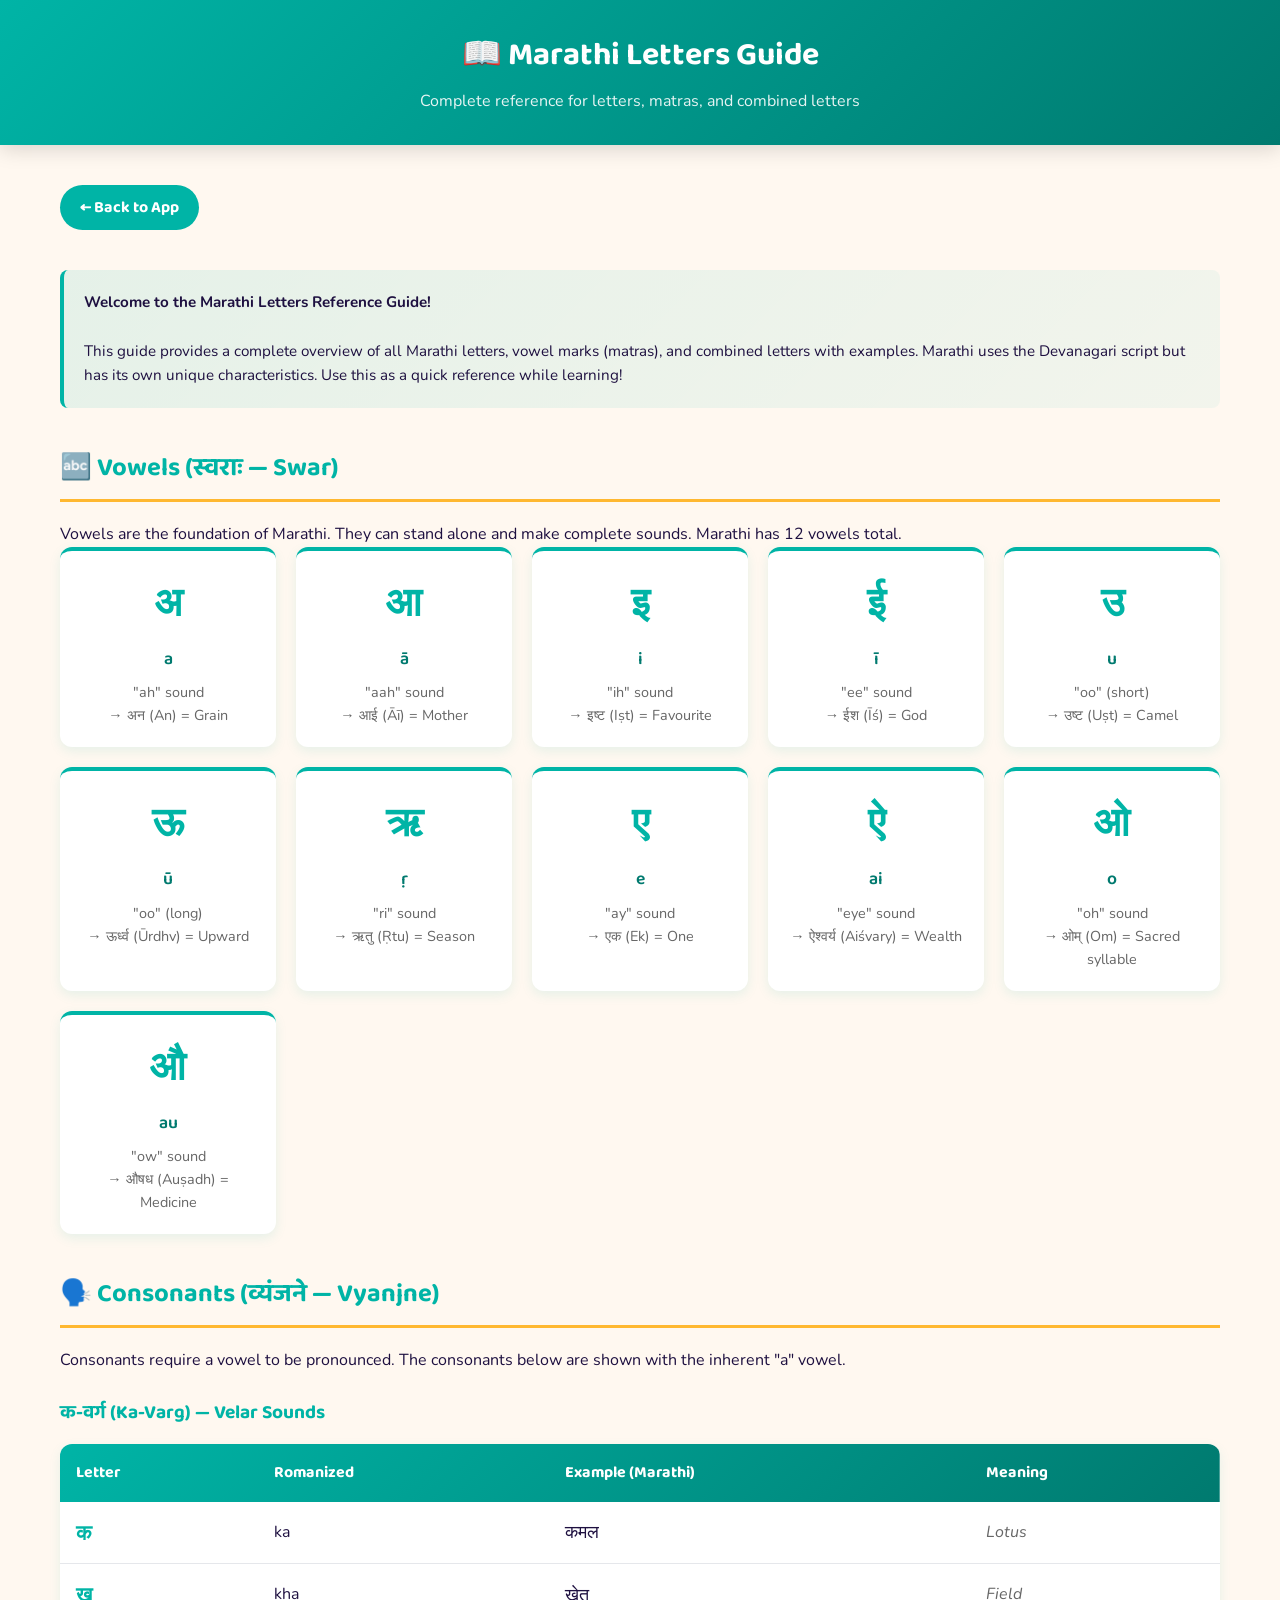
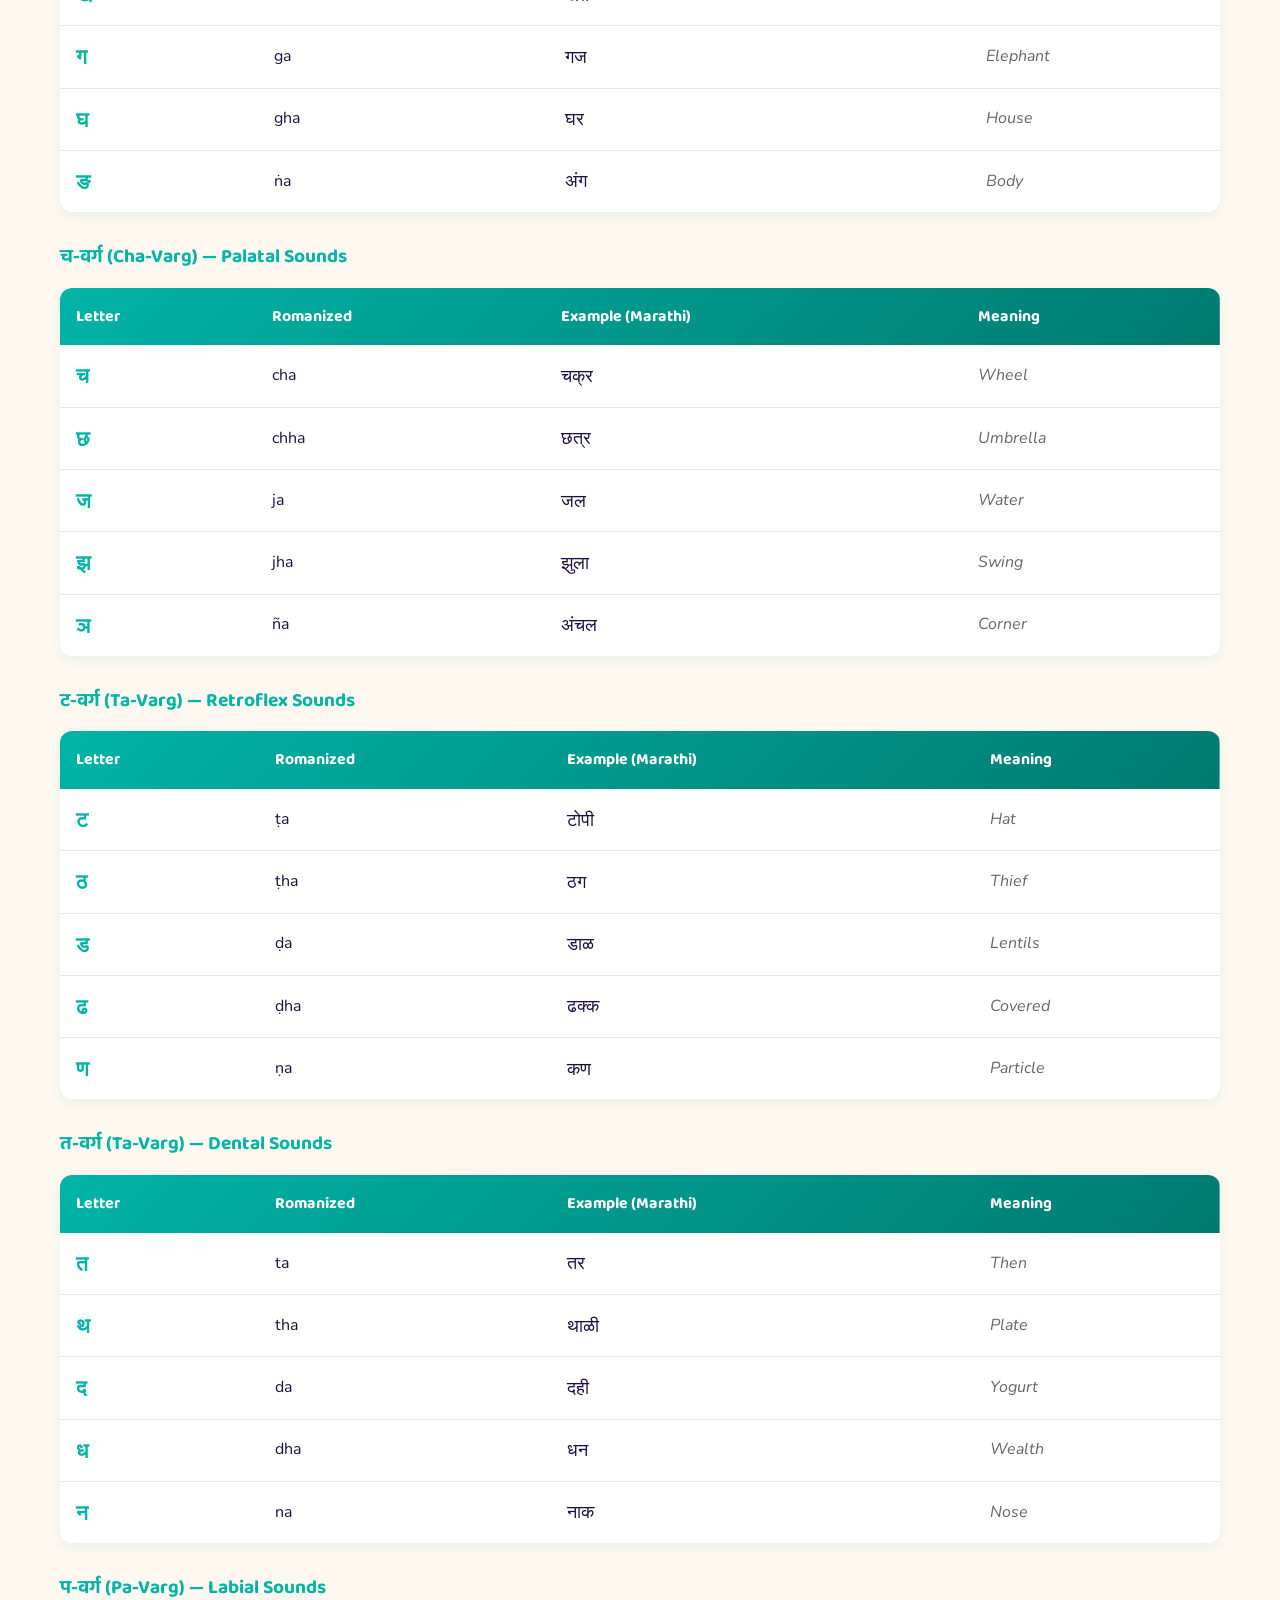
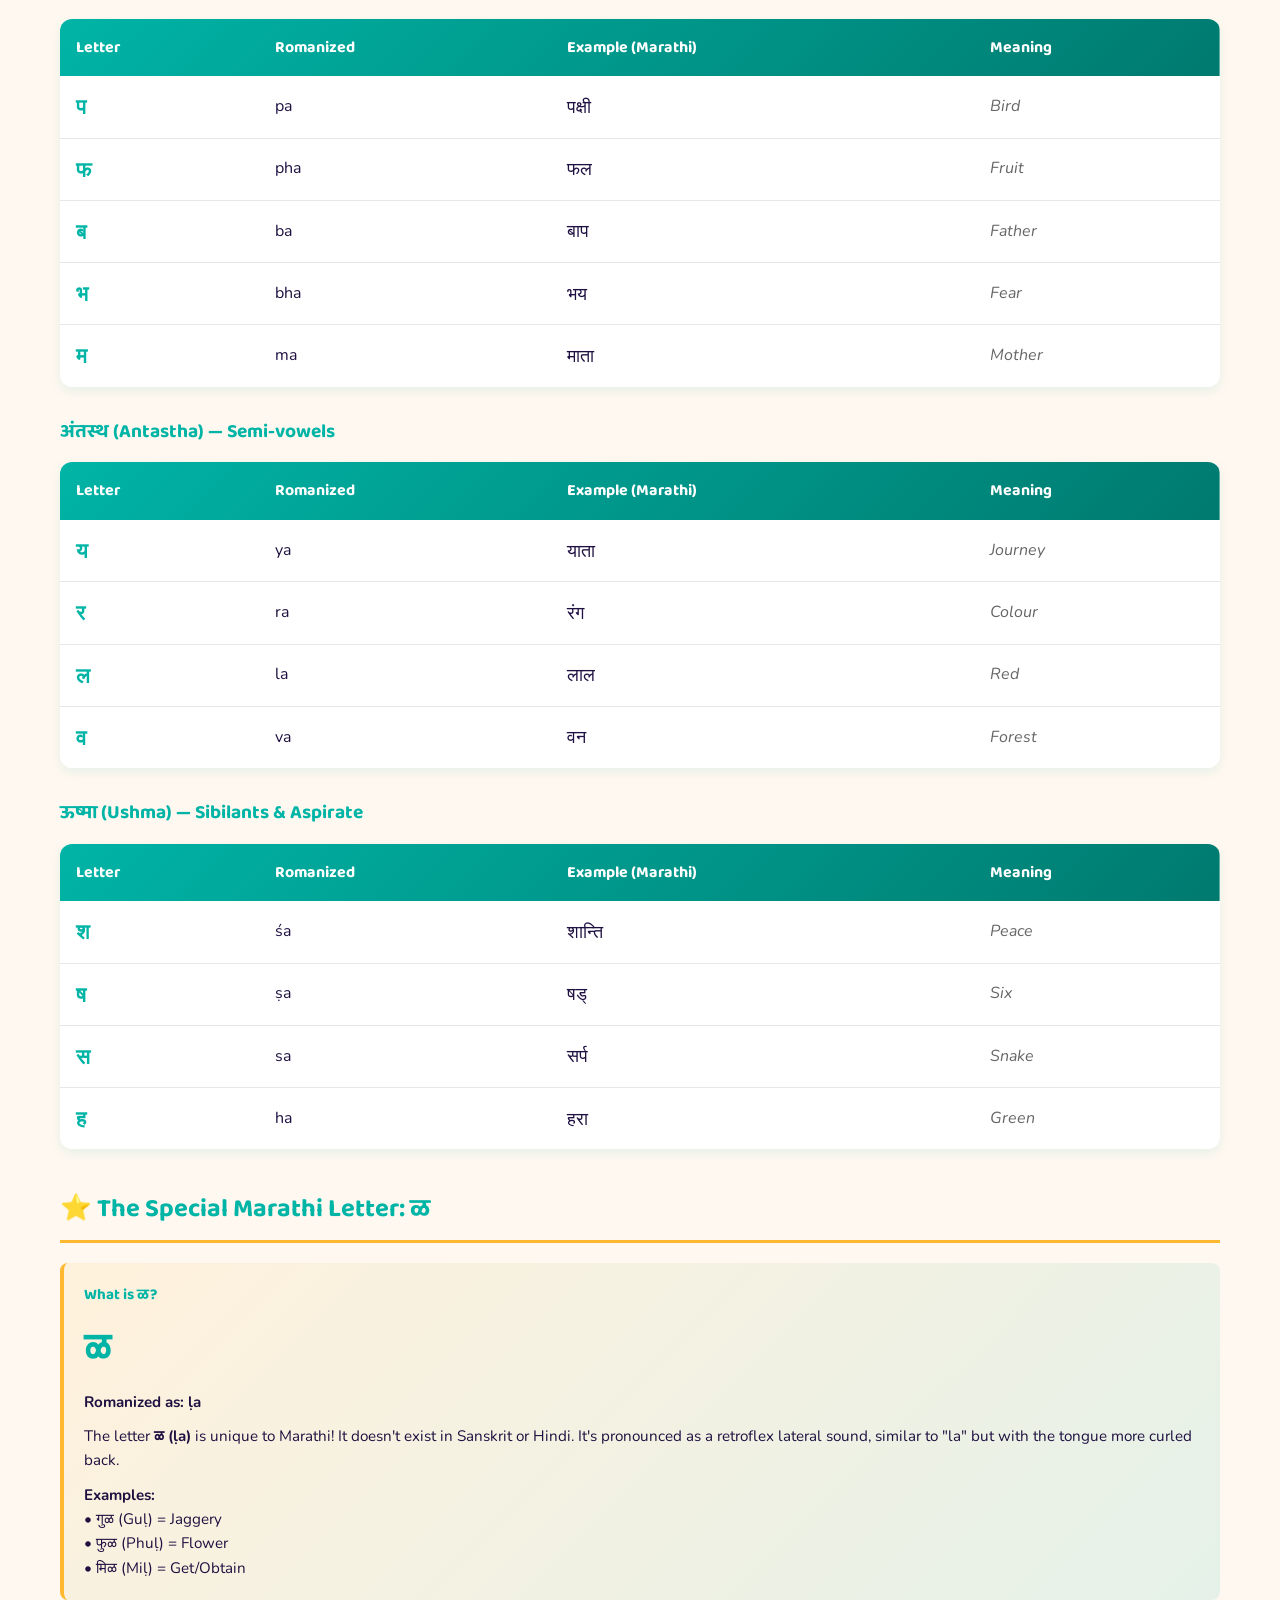
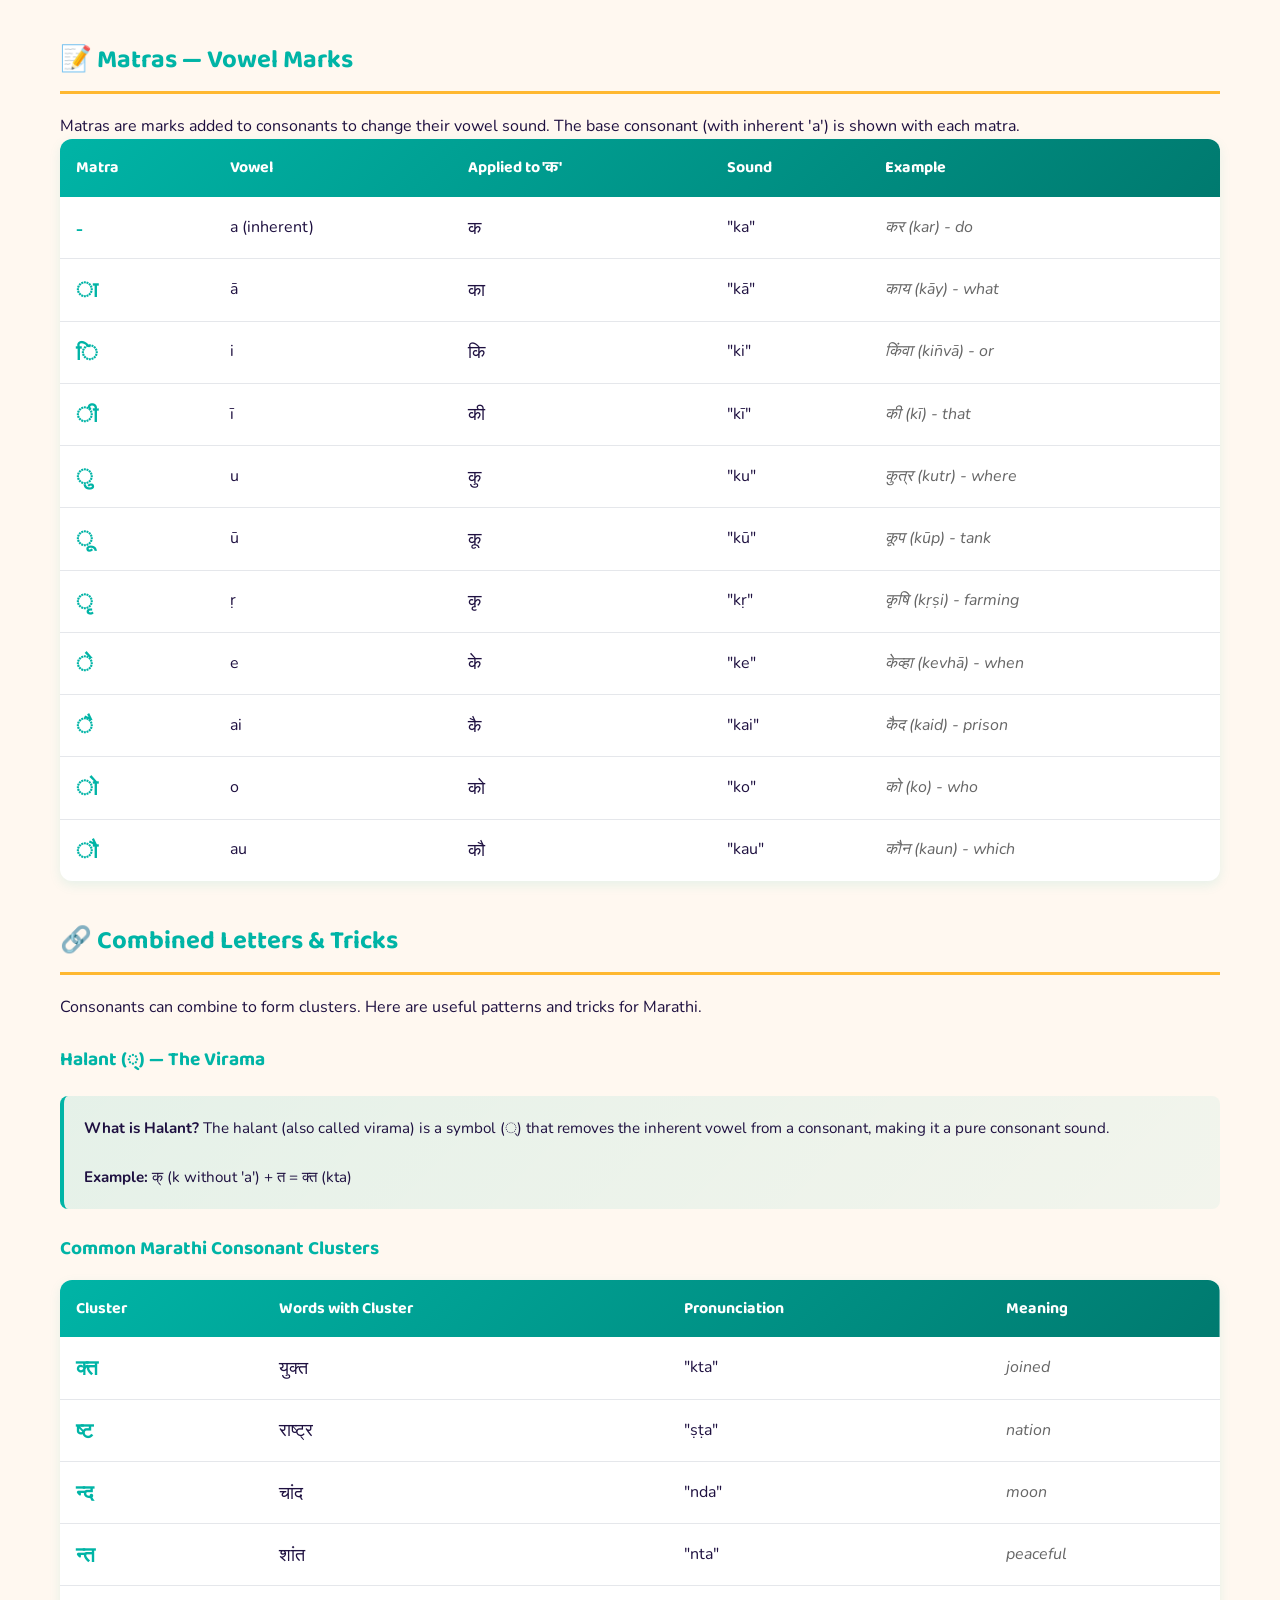
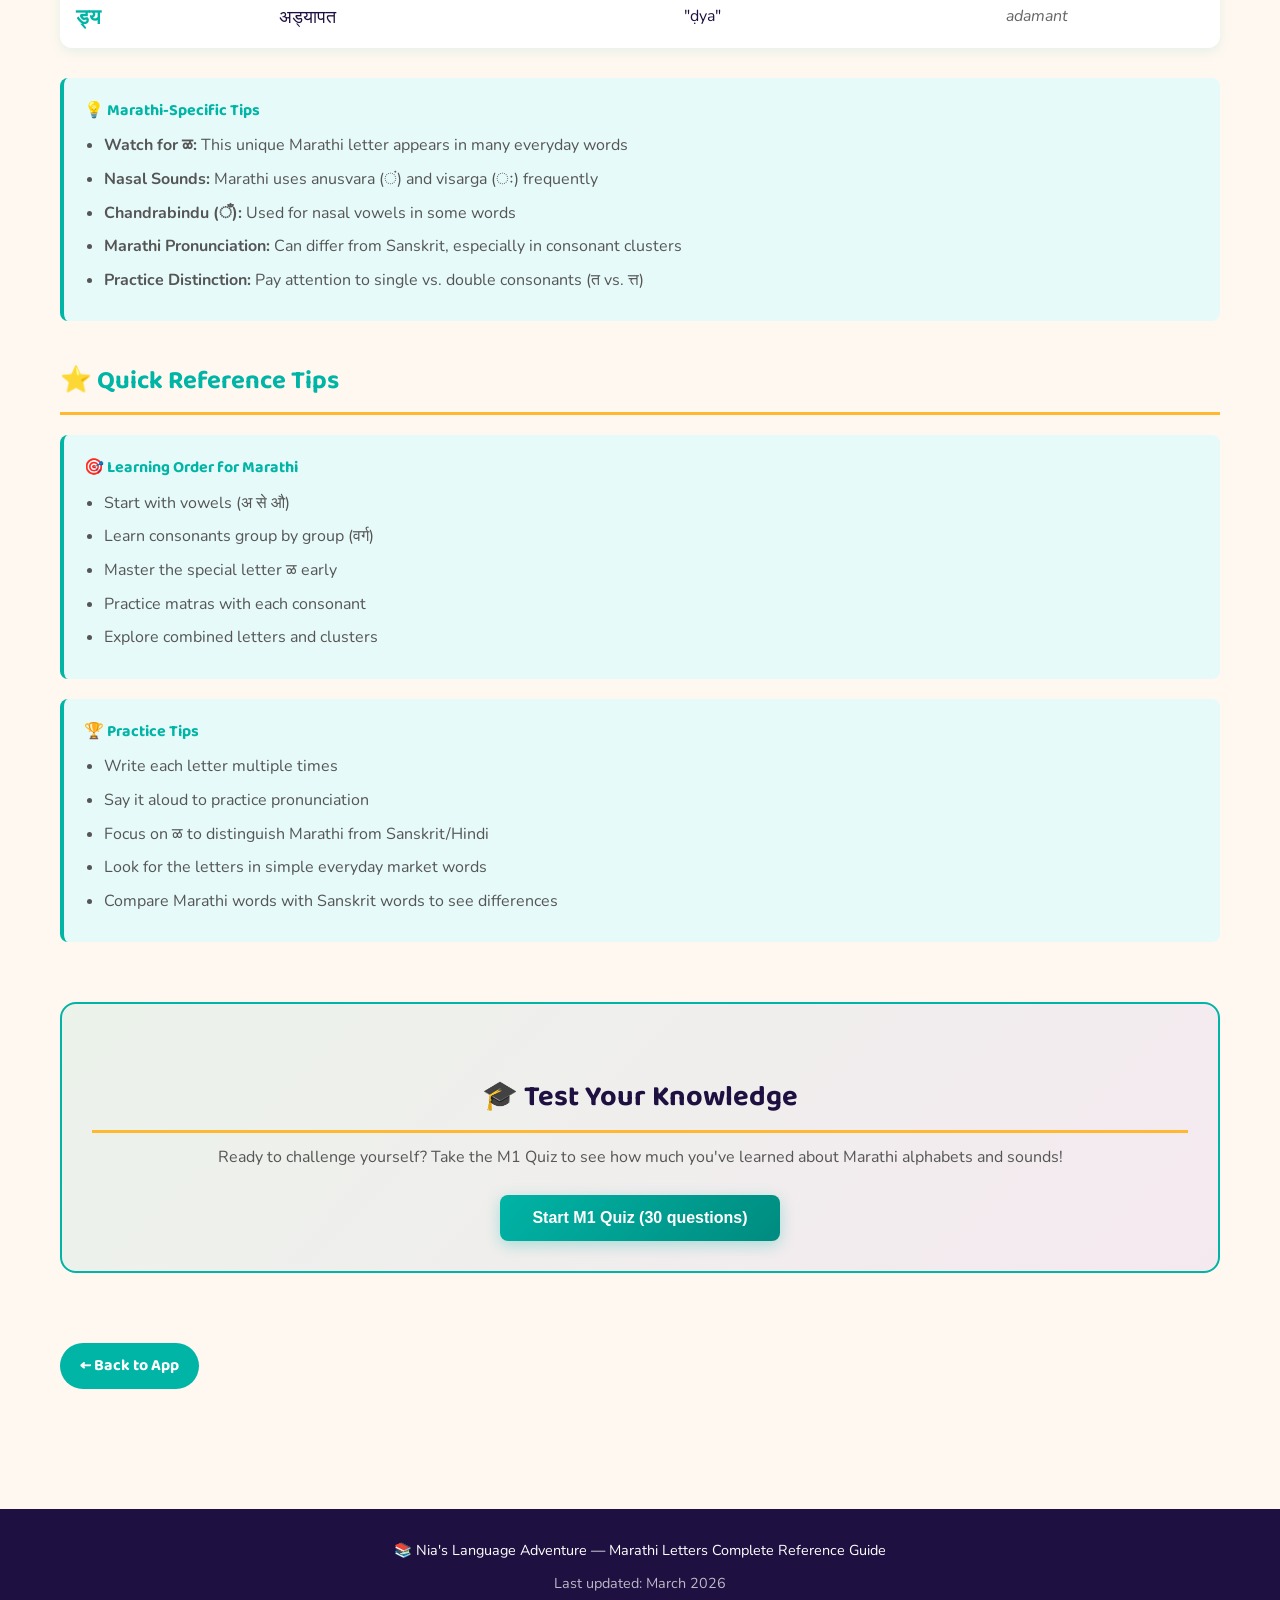
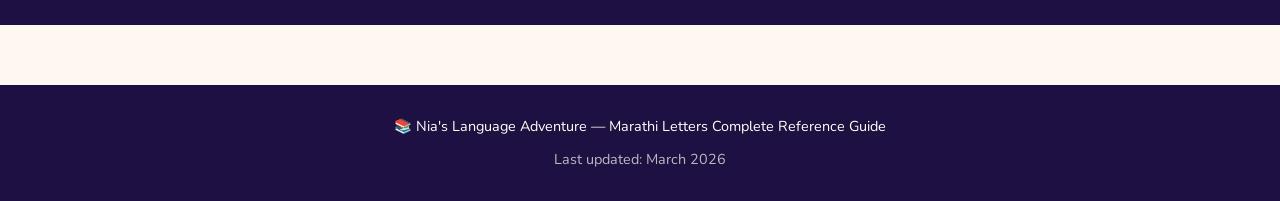
==== m1-guide.html @ a5719891 "feat: Implement comprehensive quiz system for all phases - Add quiz-system.js: Core quiz engine with" ====
<!DOCTYPE html>
<html lang="en">
<head>
<meta charset="UTF-8">
<meta name="viewport" content="width=device-width, initial-scale=1.0">
<title>Marathi Letters Guide | Nia's Language Adventure</title>
<link href="https://fonts.googleapis.com/css2?family=Baloo+2:wght@400;600;700;800&family=Nunito:wght@400;600;700&display=swap" rel="stylesheet">
<style>
:root {
  --teal: #00B4A6;
  --dark-teal: #007A6F;
  --gold: #FFB830;
  --purple: #7C3AED;
  --dark: #1E1040;
  --cream: #FFF8F0;
}

* { box-sizing: border-box; margin: 0; padding: 0; }

body {
  font-family: 'Nunito', sans-serif;
  background: var(--cream);
  color: var(--dark);
  line-height: 1.6;
}

/* Header */
header {
  background: linear-gradient(135deg, var(--teal) 0%, var(--dark-teal) 100%);
  color: white;
  padding: 30px 20px;
  text-align: center;
  box-shadow: 0 4px 20px rgba(0,0,0,0.15);
}

header h1 {
  font-family: 'Baloo 2', cursive;
  font-size: 2rem;
  margin-bottom: 8px;
}

header p {
  font-size: 1rem;
  opacity: 0.9;
}

/* Main Container */
.container {
  max-width: 1200px;
  margin: 0 auto;
  padding: 40px 20px;
}

/* Section Titles */
h2 {
  font-family: 'Baloo 2', cursive;
  font-size: 1.6rem;
  color: var(--teal);
  margin-top: 40px;
  margin-bottom: 20px;
  padding-bottom: 10px;
  border-bottom: 3px solid var(--gold);
}

h3 {
  font-family: 'Baloo 2', cursive;
  font-size: 1.2rem;
  color: var(--teal);
  margin-top: 25px;
  margin-bottom: 15px;
}

/* Tables */
table {
  width: 100%;
  border-collapse: collapse;
  margin-bottom: 30px;
  background: white;
  border-radius: 12px;
  overflow: hidden;
  box-shadow: 0 4px 12px rgba(0,180,166,0.1);
}

thead {
  background: linear-gradient(135deg, var(--teal), var(--dark-teal));
  color: white;
}

th {
  padding: 16px;
  text-align: left;
  font-weight: 700;
  font-family: 'Baloo 2', cursive;
}

td {
  padding: 14px 16px;
  border-bottom: 1px solid #e5e7eb;
}

tbody tr:hover {
  background: #e6faf9;
}

tbody tr:last-child td {
  border-bottom: none;
}

/* Marathi Text */
.marathi {
  font-size: 1.3rem;
  font-weight: 600;
  color: var(--teal);
  font-family: serif;
}

.example {
  font-size: 1.1rem;
  color: var(--dark);
}

.meaning {
  color: #666;
  font-style: italic;
}

/* Grid for Vowels */
.vowel-grid {
  display: grid;
  grid-template-columns: repeat(auto-fit, minmax(200px, 1fr));
  gap: 20px;
  margin-bottom: 30px;
}

.vowel-card {
  background: white;
  border-radius: 12px;
  padding: 20px;
  text-align: center;
  box-shadow: 0 4px 12px rgba(0,180,166,0.1);
  border-top: 4px solid var(--teal);
  transition: transform 0.2s;
}

.vowel-card:hover {
  transform: translateY(-4px);
}

.vowel-card .letter {
  font-size: 2.5rem;
  font-weight: 700;
  color: var(--teal);
  margin-bottom: 10px;
  font-family: serif;
}

.vowel-card .roman {
  font-weight: 600;
  color: var(--dark-teal);
  font-size: 1.1rem;
  margin-bottom: 8px;
  font-family: 'Baloo 2', cursive;
}

.vowel-card .description {
  font-size: 0.9rem;
  color: #666;
}

/* Info Box */
.info-box {
  background: linear-gradient(135deg, rgba(0,180,166,0.1), rgba(0,180,166,0.05));
  border-left: 4px solid var(--teal);
  padding: 20px;
  border-radius: 8px;
  margin: 20px 0;
  font-size: 0.95rem;
}

.info-box strong {
  color: var(--dark);
}

/* Tips Section */
.tips {
  background: #e6faf9;
  border-left: 4px solid var(--teal);
  padding: 20px;
  border-radius: 8px;
  margin: 20px 0;
}

.tips h4 {
  color: var(--teal);
  margin-bottom: 10px;
  font-family: 'Baloo 2', cursive;
}

.tips ul {
  margin-left: 20px;
}

.tips li {
  margin-bottom: 8px;
  color: #555;
}

/* Special Letter Box */
.special-box {
  background: linear-gradient(135deg, rgba(255,184,48,0.1), rgba(0,180,166,0.1));
  border-left: 4px solid var(--gold);
  padding: 20px;
  border-radius: 8px;
  margin: 20px 0;
  font-size: 0.95rem;
}

.special-box .letter {
  font-size: 2.5rem;
  color: var(--teal);
  font-weight: 700;
  margin-bottom: 10px;
}

/* Back Button */
.back-button {
  display: inline-block;
  margin-bottom: 20px;
  padding: 10px 20px;
  background: var(--teal);
  color: white;
  text-decoration: none;
  border-radius: 24px;
  font-family: 'Baloo 2', cursive;
  font-weight: 700;
  transition: all 0.2s;
}

.back-button:hover {
  background: var(--dark-teal);
  transform: translateX(-4px);
}

/* Footer */
footer {
  text-align: center;
  padding: 30px 20px;
  background: var(--dark);
  color: white;
  margin-top: 60px;
  font-size: 0.9rem;
}

@media (max-width: 768px) {
  header h1 { font-size: 1.5rem; }
  h2 { font-size: 1.3rem; }
  .vowel-grid { grid-template-columns: 1fr 1fr; }
  table { font-size: 0.9rem; }
  th, td { padding: 10px; }
}
</style>
</head>
<body>

<header>
  <h1>📖 Marathi Letters Guide</h1>
  <p>Complete reference for letters, matras, and combined letters</p>
</header>

<div class="container">
  <a href="nia-language-adventure-index.html" class="back-button">← Back to App</a>

  <!-- INTRODUCTION -->
  <div class="info-box">
    <strong>Welcome to the Marathi Letters Reference Guide!</strong>
    <br><br>
    This guide provides a complete overview of all Marathi letters, vowel marks (matras), and combined letters with examples. Marathi uses the Devanagari script but has its own unique characteristics. Use this as a quick reference while learning!
  </div>

  <!-- VOWELS (SWARA) -->
  <h2>🔤 Vowels (स्वराः — Swar)</h2>
  <p>Vowels are the foundation of Marathi. They can stand alone and make complete sounds. Marathi has 12 vowels total.</p>

  <div class="vowel-grid">
    <div class="vowel-card">
      <div class="letter">अ</div>
      <div class="roman">a</div>
      <div class="description">"ah" sound<br>→ अन (An) = Grain</div>
    </div>
    <div class="vowel-card">
      <div class="letter">आ</div>
      <div class="roman">ā</div>
      <div class="description">"aah" sound<br>→ आई (Āī) = Mother</div>
    </div>
    <div class="vowel-card">
      <div class="letter">इ</div>
      <div class="roman">i</div>
      <div class="description">"ih" sound<br>→ इष्ट (Iṣt) = Favourite</div>
    </div>
    <div class="vowel-card">
      <div class="letter">ई</div>
      <div class="roman">ī</div>
      <div class="description">"ee" sound<br>→ ईश (Īś) = God</div>
    </div>
    <div class="vowel-card">
      <div class="letter">उ</div>
      <div class="roman">u</div>
      <div class="description">"oo" (short)<br>→ उष्ट (Uṣt) = Camel</div>
    </div>
    <div class="vowel-card">
      <div class="letter">ऊ</div>
      <div class="roman">ū</div>
      <div class="description">"oo" (long)<br>→ ऊर्ध्व (Ūrdhv) = Upward</div>
    </div>
    <div class="vowel-card">
      <div class="letter">ऋ</div>
      <div class="roman">ṛ</div>
      <div class="description">"ri" sound<br>→ ऋतु (Ṛtu) = Season</div>
    </div>
    <div class="vowel-card">
      <div class="letter">ए</div>
      <div class="roman">e</div>
      <div class="description">"ay" sound<br>→ एक (Ek) = One</div>
    </div>
    <div class="vowel-card">
      <div class="letter">ऐ</div>
      <div class="roman">ai</div>
      <div class="description">"eye" sound<br>→ ऐश्वर्य (Aiśvary) = Wealth</div>
    </div>
    <div class="vowel-card">
      <div class="letter">ओ</div>
      <div class="roman">o</div>
      <div class="description">"oh" sound<br>→ ओम् (Om) = Sacred syllable</div>
    </div>
    <div class="vowel-card">
      <div class="letter">औ</div>
      <div class="roman">au</div>
      <div class="description">"ow" sound<br>→ औषध (Auṣadh) = Medicine</div>
    </div>
  </div>

  <!-- CONSONANTS -->
  <h2>🗣️ Consonants (व्यंजने — Vyanjne)</h2>
  <p>Consonants require a vowel to be pronounced. The consonants below are shown with the inherent "a" vowel.</p>

  <h3>क-वर्ग (Ka-Varg) — Velar Sounds</h3>
  <table>
    <thead>
      <tr>
        <th>Letter</th>
        <th>Romanized</th>
        <th>Example (Marathi)</th>
        <th>Meaning</th>
      </tr>
    </thead>
    <tbody>
      <tr>
        <td class="marathi">क</td>
        <td>ka</td>
        <td class="example">कमल</td>
        <td class="meaning">Lotus</td>
      </tr>
      <tr>
        <td class="marathi">ख</td>
        <td>kha</td>
        <td class="example">खेत</td>
        <td class="meaning">Field</td>
      </tr>
      <tr>
        <td class="marathi">ग</td>
        <td>ga</td>
        <td class="example">गज</td>
        <td class="meaning">Elephant</td>
      </tr>
      <tr>
        <td class="marathi">घ</td>
        <td>gha</td>
        <td class="example">घर</td>
        <td class="meaning">House</td>
      </tr>
      <tr>
        <td class="marathi">ङ</td>
        <td>ṅa</td>
        <td class="example">अंग</td>
        <td class="meaning">Body</td>
      </tr>
    </tbody>
  </table>

  <h3>च-वर्ग (Cha-Varg) — Palatal Sounds</h3>
  <table>
    <thead>
      <tr>
        <th>Letter</th>
        <th>Romanized</th>
        <th>Example (Marathi)</th>
        <th>Meaning</th>
      </tr>
    </thead>
    <tbody>
      <tr>
        <td class="marathi">च</td>
        <td>cha</td>
        <td class="example">चक्र</td>
        <td class="meaning">Wheel</td>
      </tr>
      <tr>
        <td class="marathi">छ</td>
        <td>chha</td>
        <td class="example">छत्र</td>
        <td class="meaning">Umbrella</td>
      </tr>
      <tr>
        <td class="marathi">ज</td>
        <td>ja</td>
        <td class="example">जल</td>
        <td class="meaning">Water</td>
      </tr>
      <tr>
        <td class="marathi">झ</td>
        <td>jha</td>
        <td class="example">झुला</td>
        <td class="meaning">Swing</td>
      </tr>
      <tr>
        <td class="marathi">ञ</td>
        <td>ña</td>
        <td class="example">अंचल</td>
        <td class="meaning">Corner</td>
      </tr>
    </tbody>
  </table>

  <h3>ट-वर्ग (Ta-Varg) — Retroflex Sounds</h3>
  <table>
    <thead>
      <tr>
        <th>Letter</th>
        <th>Romanized</th>
        <th>Example (Marathi)</th>
        <th>Meaning</th>
      </tr>
    </thead>
    <tbody>
      <tr>
        <td class="marathi">ट</td>
        <td>ṭa</td>
        <td class="example">टोपी</td>
        <td class="meaning">Hat</td>
      </tr>
      <tr>
        <td class="marathi">ठ</td>
        <td>ṭha</td>
        <td class="example">ठग</td>
        <td class="meaning">Thief</td>
      </tr>
      <tr>
        <td class="marathi">ड</td>
        <td>ḍa</td>
        <td class="example">डाळ</td>
        <td class="meaning">Lentils</td>
      </tr>
      <tr>
        <td class="marathi">ढ</td>
        <td>ḍha</td>
        <td class="example">ढक्क</td>
        <td class="meaning">Covered</td>
      </tr>
      <tr>
        <td class="marathi">ण</td>
        <td>ṇa</td>
        <td class="example">कण</td>
        <td class="meaning">Particle</td>
      </tr>
    </tbody>
  </table>

  <h3>त-वर्ग (Ta-Varg) — Dental Sounds</h3>
  <table>
    <thead>
      <tr>
        <th>Letter</th>
        <th>Romanized</th>
        <th>Example (Marathi)</th>
        <th>Meaning</th>
      </tr>
    </thead>
    <tbody>
      <tr>
        <td class="marathi">त</td>
        <td>ta</td>
        <td class="example">तर</td>
        <td class="meaning">Then</td>
      </tr>
      <tr>
        <td class="marathi">थ</td>
        <td>tha</td>
        <td class="example">थाळी</td>
        <td class="meaning">Plate</td>
      </tr>
      <tr>
        <td class="marathi">द</td>
        <td>da</td>
        <td class="example">दही</td>
        <td class="meaning">Yogurt</td>
      </tr>
      <tr>
        <td class="marathi">ध</td>
        <td>dha</td>
        <td class="example">धन</td>
        <td class="meaning">Wealth</td>
      </tr>
      <tr>
        <td class="marathi">न</td>
        <td>na</td>
        <td class="example">नाक</td>
        <td class="meaning">Nose</td>
      </tr>
    </tbody>
  </table>

  <h3>प-वर्ग (Pa-Varg) — Labial Sounds</h3>
  <table>
    <thead>
      <tr>
        <th>Letter</th>
        <th>Romanized</th>
        <th>Example (Marathi)</th>
        <th>Meaning</th>
      </tr>
    </thead>
    <tbody>
      <tr>
        <td class="marathi">प</td>
        <td>pa</td>
        <td class="example">पक्षी</td>
        <td class="meaning">Bird</td>
      </tr>
      <tr>
        <td class="marathi">फ</td>
        <td>pha</td>
        <td class="example">फल</td>
        <td class="meaning">Fruit</td>
      </tr>
      <tr>
        <td class="marathi">ब</td>
        <td>ba</td>
        <td class="example">बाप</td>
        <td class="meaning">Father</td>
      </tr>
      <tr>
        <td class="marathi">भ</td>
        <td>bha</td>
        <td class="example">भय</td>
        <td class="meaning">Fear</td>
      </tr>
      <tr>
        <td class="marathi">म</td>
        <td>ma</td>
        <td class="example">माता</td>
        <td class="meaning">Mother</td>
      </tr>
    </tbody>
  </table>

  <h3>अंतस्थ (Antastha) — Semi-vowels</h3>
  <table>
    <thead>
      <tr>
        <th>Letter</th>
        <th>Romanized</th>
        <th>Example (Marathi)</th>
        <th>Meaning</th>
      </tr>
    </thead>
    <tbody>
      <tr>
        <td class="marathi">य</td>
        <td>ya</td>
        <td class="example">याता</td>
        <td class="meaning">Journey</td>
      </tr>
      <tr>
        <td class="marathi">र</td>
        <td>ra</td>
        <td class="example">रंग</td>
        <td class="meaning">Colour</td>
      </tr>
      <tr>
        <td class="marathi">ल</td>
        <td>la</td>
        <td class="example">लाल</td>
        <td class="meaning">Red</td>
      </tr>
      <tr>
        <td class="marathi">व</td>
        <td>va</td>
        <td class="example">वन</td>
        <td class="meaning">Forest</td>
      </tr>
    </tbody>
  </table>

  <h3>ऊष्मा (Ushma) — Sibilants & Aspirate</h3>
  <table>
    <thead>
      <tr>
        <th>Letter</th>
        <th>Romanized</th>
        <th>Example (Marathi)</th>
        <th>Meaning</th>
      </tr>
    </thead>
    <tbody>
      <tr>
        <td class="marathi">श</td>
        <td>śa</td>
        <td class="example">शान्ति</td>
        <td class="meaning">Peace</td>
      </tr>
      <tr>
        <td class="marathi">ष</td>
        <td>ṣa</td>
        <td class="example">षड्</td>
        <td class="meaning">Six</td>
      </tr>
      <tr>
        <td class="marathi">स</td>
        <td>sa</td>
        <td class="example">सर्प</td>
        <td class="meaning">Snake</td>
      </tr>
      <tr>
        <td class="marathi">ह</td>
        <td>ha</td>
        <td class="example">हरा</td>
        <td class="meaning">Green</td>
      </tr>
    </tbody>
  </table>

  <!-- SPECIAL MARATHI LETTER -->
  <h2>⭐ The Special Marathi Letter: ळ</h2>
  <div class="special-box">
    <div style="font-family: 'Baloo 2', cursive; font-weight: 700; color: var(--teal); margin-bottom: 8px;">
      What is ळ?
    </div>
    <div class="letter">ळ</div>
    <p style="margin-bottom: 10px;">
      <strong>Romanized as: ḷa</strong>
    </p>
    <p>
      The letter <strong>ळ (ḷa)</strong> is unique to Marathi! It doesn't exist in Sanskrit or Hindi. 
      It's pronounced as a retroflex lateral sound, similar to "la" but with the tongue more curled back.
    </p>
    <p style="margin-top: 10px;">
      <strong>Examples:</strong><br>
      • गुळ (Guḷ) = Jaggery<br>
      • फुळ (Phuḷ) = Flower<br>
      • मिळ (Miḷ) = Get/Obtain
    </p>
  </div>

  <!-- MATRAS (VOWEL MARKS) -->
  <h2>📝 Matras — Vowel Marks</h2>
  <p>Matras are marks added to consonants to change their vowel sound. The base consonant (with inherent 'a') is shown with each matra.</p>

  <table>
    <thead>
      <tr>
        <th>Matra</th>
        <th>Vowel</th>
        <th>Applied to 'क'</th>
        <th>Sound</th>
        <th>Example</th>
      </tr>
    </thead>
    <tbody>
      <tr>
        <td class="marathi">-</td>
        <td>a (inherent)</td>
        <td class="example">क</td>
        <td>"ka"</td>
        <td class="meaning">कर (kar) - do</td>
      </tr>
      <tr>
        <td class="marathi">ा</td>
        <td>ā</td>
        <td class="example">का</td>
        <td>"kā"</td>
        <td class="meaning">काय (kāy) - what</td>
      </tr>
      <tr>
        <td class="marathi">ि</td>
        <td>i</td>
        <td class="example">कि</td>
        <td>"ki"</td>
        <td class="meaning">किंवा (kin̄vā) - or</td>
      </tr>
      <tr>
        <td class="marathi">ी</td>
        <td>ī</td>
        <td class="example">की</td>
        <td>"kī"</td>
        <td class="meaning">की (kī) - that</td>
      </tr>
      <tr>
        <td class="marathi">ु</td>
        <td>u</td>
        <td class="example">कु</td>
        <td>"ku"</td>
        <td class="meaning">कुत्र (kutr) - where</td>
      </tr>
      <tr>
        <td class="marathi">ू</td>
        <td>ū</td>
        <td class="example">कू</td>
        <td>"kū"</td>
        <td class="meaning">कूप (kūp) - tank</td>
      </tr>
      <tr>
        <td class="marathi">ृ</td>
        <td>ṛ</td>
        <td class="example">कृ</td>
        <td>"kṛ"</td>
        <td class="meaning">कृषि (kṛṣi) - farming</td>
      </tr>
      <tr>
        <td class="marathi">े</td>
        <td>e</td>
        <td class="example">के</td>
        <td>"ke"</td>
        <td class="meaning">केव्हा (kevhā) - when</td>
      </tr>
      <tr>
        <td class="marathi">ै</td>
        <td>ai</td>
        <td class="example">कै</td>
        <td>"kai"</td>
        <td class="meaning">कैद (kaid) - prison</td>
      </tr>
      <tr>
        <td class="marathi">ो</td>
        <td>o</td>
        <td class="example">को</td>
        <td>"ko"</td>
        <td class="meaning">को (ko) - who</td>
      </tr>
      <tr>
        <td class="marathi">ौ</td>
        <td>au</td>
        <td class="example">कौ</td>
        <td>"kau"</td>
        <td class="meaning">कौन (kaun) - which</td>
      </tr>
    </tbody>
  </table>

  <!-- COMBINED LETTERS -->
  <h2>🔗 Combined Letters & Tricks</h2>
  <p>Consonants can combine to form clusters. Here are useful patterns and tricks for Marathi.</p>

  <h3>Halant (्) — The Virama</h3>
  <div class="info-box">
    <strong>What is Halant?</strong> The halant (also called virama) is a symbol (्) that removes the inherent vowel from a consonant, making it a pure consonant sound.
    <br><br>
    <strong>Example:</strong> क् (k without 'a') + त = क्त (kta)
  </div>

  <h3>Common Marathi Consonant Clusters</h3>
  <table>
    <thead>
      <tr>
        <th>Cluster</th>
        <th>Words with Cluster</th>
        <th>Pronunciation</th>
        <th>Meaning</th>
      </tr>
    </thead>
    <tbody>
      <tr>
        <td class="marathi">क्त</td>
        <td class="example">युक्त</td>
        <td>"kta"</td>
        <td class="meaning">joined</td>
      </tr>
      <tr>
        <td class="marathi">ष्ट</td>
        <td class="example">राष्ट्र</td>
        <td>"ṣṭa"</td>
        <td class="meaning">nation</td>
      </tr>
      <tr>
        <td class="marathi">न्द</td>
        <td class="example">चांद</td>
        <td>"nda"</td>
        <td class="meaning">moon</td>
      </tr>
      <tr>
        <td class="marathi">न्त</td>
        <td class="example">शांत</td>
        <td>"nta"</td>
        <td class="meaning">peaceful</td>
      </tr>
      <tr>
        <td class="marathi">ड्य</td>
        <td class="example">अड्यापत</td>
        <td>"ḍya"</td>
        <td class="meaning">adamant</td>
      </tr>
    </tbody>
  </table>

  <div class="tips">
    <h4>💡 Marathi-Specific Tips</h4>
    <ul>
      <li><strong>Watch for ळ:</strong> This unique Marathi letter appears in many everyday words</li>
      <li><strong>Nasal Sounds:</strong> Marathi uses anusvara (ं) and visarga (ः) frequently</li>
      <li><strong>Chandrabindu (ँ):</strong> Used for nasal vowels in some words</li>
      <li><strong>Marathi Pronunciation:</strong> Can differ from Sanskrit, especially in consonant clusters</li>
      <li><strong>Practice Distinction:</strong> Pay attention to single vs. double consonants (त vs. त्त)</li>
    </ul>
  </div>

  <!-- QUICK REFERENCE -->
  <h2>⭐ Quick Reference Tips</h2>
  <div class="tips">
    <h4>🎯 Learning Order for Marathi</h4>
    <ul>
      <li>Start with vowels (अ से औ)</li>
      <li>Learn consonants group by group (वर्ग)</li>
      <li>Master the special letter ळ early</li>
      <li>Practice matras with each consonant</li>
      <li>Explore combined letters and clusters</li>
    </ul>
  </div>

  <div class="tips">
    <h4>🏆 Practice Tips</h4>
    <ul>
      <li>Write each letter multiple times</li>
      <li>Say it aloud to practice pronunciation</li>
      <li>Focus on ळ to distinguish Marathi from Sanskrit/Hindi</li>
      <li>Look for the letters in simple everyday market words</li>
      <li>Compare Marathi words with Sanskrit words to see differences</li>
    </ul>
  </div>

  <!-- QUIZ SECTION -->
  <div class="quiz-container-wrapper">
    <div class="quiz-prompt">
      <h2>🎓 Test Your Knowledge</h2>
      <p>Ready to challenge yourself? Take the M1 Quiz to see how much you've learned about Marathi alphabets and sounds!</p>
      <button id="quizStartBtn" class="quiz-btn-start">Start M1 Quiz (30 questions)</button>
    </div>
    
    <div id="quizModal" class="quiz-modal hidden">
      <div class="quiz-modal-content">
        <div class="quiz-header"><div><h2 id="quizTitle">Marathi Phase 1 Quiz</h2><p id="quizSubtitle">Test your knowledge</p></div><button id="quizCloseBtn" class="quiz-close-btn">✕</button></div>
        <div class="quiz-progress-bar"><div id="quizProgressFill" class="quiz-progress-fill"></div></div>
        <div class="quiz-progress-text"><span id="quizProgressNum">1</span> / <span id="quizProgressMax">30</span></div>
        <div id="quizQuestionArea" class="quiz-question-area"></div>
        <div class="quiz-nav-buttons"><button id="quizPrevBtn" class="quiz-nav-btn">← Previous</button><button id="quizSubmitBtn" class="quiz-submit-btn">Submit Answer</button><button id="quizNextBtn" class="quiz-nav-btn">Next →</button></div>
      </div>
    </div>

    <div id="resultsModal" class="results-modal hidden">
      <div class="results-modal-content"><h2 id="resultTitle">Quiz Complete!</h2><div class="score-badge"><span id="resultScore">85</span>%</div><p id="resultMessage">Great job!</p><div class="score-details"><div class="detail-row"><span>Score:</span><strong id="resultPoints">25 / 30</strong></div><div class="detail-row"><span>Status:</span><strong id="resultStatus">✅ PASSED</strong></div><div class="detail-row"><span>Completed:</span><strong id="resultTime">Just now</strong></div></div><div class="result-buttons"><button id="retakeBtn" class="result-btn">Retake Quiz</button><button id="reviewBtn" class="result-btn secondary">Review Answers</button><button id="exitBtn" class="result-btn secondary">Back to Guide</button></div></div>
    </div>
  </div>

  <style>
    .quiz-container-wrapper { margin: 60px 0 40px 0; padding: 30px; background: linear-gradient(135deg, rgba(0, 180, 166, 0.08) 0%, rgba(124, 58, 237, 0.08) 100%); border-radius: 16px; border: 2px solid #00B4A6; }
    .quiz-prompt { text-align: center; margin-bottom: 0; }
    .quiz-prompt h2 { color: #1E1040; margin-bottom: 12px; font-size: 1.8rem; }
    .quiz-prompt p { color: #555; margin-bottom: 24px; font-size: 1rem; }
    .quiz-btn-start { background: linear-gradient(135deg, #00B4A6, #008B7F); color: white; border: none; padding: 14px 32px; border-radius: 8px; font-size: 1rem; font-weight: 600; cursor: pointer; box-shadow: 0 4px 15px rgba(0, 180, 166, 0.3); transition: all 0.3s ease; }
    .quiz-btn-start:hover { transform: translateY(-2px); box-shadow: 0 6px 20px rgba(0, 180, 166, 0.4); }
    .quiz-modal { display: none; position: fixed; top: 0; left: 0; width: 100%; height: 100%; background: rgba(0, 0, 0, 0.6); z-index: 1000; overflow-y: auto; padding: 20px; }
    .quiz-modal:not(.hidden) { display: flex; align-items: center; justify-content: center; }
    .quiz-modal.hidden { display: none; }
    .quiz-modal-content { background: white; border-radius: 12px; padding: 40px; max-width: 700px; width: 100%; box-shadow: 0 20px 60px rgba(0, 0, 0, 0.3); animation: slideUp 0.3s ease; }
    @keyframes slideUp { from { opacity: 0; transform: translateY(20px); } to { opacity: 1; transform: translateY(0); } }
    .quiz-header { display: flex; justify-content: space-between; align-items: flex-start; margin-bottom: 24px; padding-bottom: 16px; border-bottom: 2px solid #f0f0f0; }
    .quiz-header h2 { color: #1E1040; margin: 0 0 4px 0; font-size: 1.6rem; }
    .quiz-header p { color: #999; margin: 0; font-size: 0.9rem; }
    .quiz-close-btn { background: none; border: none; font-size: 28px; cursor: pointer; color: #999; padding: 0; width: 36px; height: 36px; display: flex; align-items: center; justify-content: center; transition: color 0.3s; }
    .quiz-close-btn:hover { color: #1E1040; }
    .quiz-progress-bar { width: 100%; height: 8px; background: #e0e0e0; border-radius: 4px; margin-bottom: 8px; overflow: hidden; }
    .quiz-progress-fill { height: 100%; background: linear-gradient(90deg, #00B4A6, #008B7F); width: 0%; transition: width 0.3s ease; }
    .quiz-progress-text { text-align: right; font-size: 0.85rem; color: #999; margin-bottom: 24px; }
    .quiz-question-area { margin: 32px 0; min-height: 200px; }
    .quiz-question { margin-bottom: 24px; }
    .quiz-question-text { font-size: 1.1rem; font-weight: 600; color: #1E1040; margin-bottom: 16px; line-height: 1.5; }
    .quiz-options { display: flex; flex-direction: column; gap: 12px; }
    .quiz-option { padding: 12px 16px; border: 2px solid #e0e0e0; border-radius: 8px; cursor: pointer; transition: all 0.3s; background: white; font-size: 0.95rem; }
    .quiz-option:hover { border-color: #00B4A6; background: rgba(0, 180, 166, 0.05); }
    .quiz-option.selected { background: rgba(0, 180, 166, 0.15); border-color: #00B4A6; }
    .quiz-text-input { width: 100%; padding: 12px; border: 2px solid #e0e0e0; border-radius: 8px; font-size: 0.95rem; font-family: 'Nunito', sans-serif; transition: border-color 0.3s; }
    .quiz-text-input:focus { outline: none; border-color: #00B4A6; }
    .quiz-feedback { margin-top: 16px; padding: 16px; border-radius: 8px; font-size: 0.95rem; line-height: 1.5; }
    .quiz-feedback.correct { background: #e8f5e9; color: #2e7d32; border: 1px solid #a5d6a7; }
    .quiz-feedback.incorrect { background: #ffebee; color: #c62828; border: 1px solid #ef9a9a; }
    .quiz-nav-buttons { display: flex; gap: 12px; justify-content: space-between; margin-top: 32px; }
    .quiz-nav-btn { padding: 10px 20px; border: 2px solid #00B4A6; background: white; color: #00B4A6; border-radius: 6px; cursor: pointer; font-weight: 600; transition: all 0.3s; }
    .quiz-nav-btn:hover:not(:disabled) { background: #00B4A6; color: white; }
    .quiz-nav-btn:disabled { opacity: 0.5; cursor: not-allowed; }
    .quiz-submit-btn { padding: 10px 28px; background: linear-gradient(135deg, #00B4A6, #008B7F); color: white; border: none; border-radius: 6px; cursor: pointer; font-weight: 600; font-size: 0.95rem; transition: all 0.3s; }
    .quiz-submit-btn:hover { transform: translateY(-2px); box-shadow: 0 4px 12px rgba(0, 180, 166, 0.3); }
    .results-modal { display: none; position: fixed; top: 0; left: 0; width: 100%; height: 100%; background: rgba(0, 0, 0, 0.6); z-index: 1000; overflow-y: auto; padding: 20px; }
    .results-modal:not(.hidden) { display: flex; align-items: center; justify-content: center; }
    .results-modal.hidden { display: none; }
    .results-modal-content { background: white; border-radius: 12px; padding: 40px; max-width: 500px; width: 100%; text-align: center; box-shadow: 0 20px 60px rgba(0, 0, 0, 0.3); animation: slideUp 0.3s ease; }
    .results-modal-content h2 { color: #1E1040; margin-bottom: 24px; font-size: 1.8rem; }
    .score-badge { font-size: 4rem; font-weight: 700; color: #00B4A6; margin: 20px 0; font-family: 'Baloo 2', cursive; }
    #resultMessage { font-size: 1.1rem; color: #1E1040; margin-bottom: 24px; }
    .score-details { background: #f5f5f5; border-radius: 8px; padding: 20px; margin-bottom: 24px; text-align: left; }
    .detail-row { display: flex; justify-content: space-between; margin-bottom: 12px; font-size: 0.95rem; }
    .detail-row strong { color: #00B4A6; }
    .result-buttons { display: flex; gap: 12px; flex-direction: column; }
    .result-btn { padding: 12px 24px; border: none; border-radius: 6px; cursor: pointer; font-weight: 600; font-size: 0.95rem; transition: all 0.3s; }
    .result-btn:not(.secondary) { background: linear-gradient(135deg, #00B4A6, #008B7F); color: white; }
    .result-btn.secondary { background: white; border: 2px solid #00B4A6; color: #00B4A6; }
    .result-btn:hover { transform: translateY(-2px); box-shadow: 0 4px 12px rgba(0, 180, 166, 0.2); }
    @media (max-width: 600px) { .quiz-modal-content, .results-modal-content { padding: 24px; max-width: 100%; } .quiz-options { gap: 8px; } .quiz-nav-buttons { flex-direction: column; } .result-buttons { flex-direction: column; } }
  </style>

  <a href="nia-language-adventure-index.html" class="back-button" style="margin-top: 30px;">← Back to App</a>
</div>

<footer>
  <p>📚 Nia's Language Adventure — Marathi Letters Complete Reference Guide</p>
  <p style="margin-top: 10px; opacity: 0.7;">Last updated: March 2026</p>
</footer>

<script src="quiz-system.js"></script>
<script src="quiz-data.js"></script>
<script>
  let currentQuiz = null;
  document.getElementById('quizStartBtn').addEventListener('click', () => startQuiz(M1_QUIZ));
  document.getElementById('quizCloseBtn').addEventListener('click', closeQuiz);
  document.getElementById('exitBtn').addEventListener('click', closeQuiz);
  document.getElementById('quizPrevBtn').addEventListener('click', () => { if (currentQuiz) { currentQuiz.prevQuestion(); renderQuestion(); } });
  document.getElementById('quizNextBtn').addEventListener('click', () => { if (currentQuiz) { currentQuiz.nextQuestion(); renderQuestion(); } });
  document.getElementById('quizSubmitBtn').addEventListener('click', submitAnswer);
  document.getElementById('retakeBtn').addEventListener('click', () => { currentQuiz.resetQuiz(); startQuiz(M1_QUIZ); });
  function startQuiz(quizData) { currentQuiz = new QuizSystem(quizData.id, quizData.questions); document.getElementById('quizTitle').textContent = quizData.title; document.getElementById('quizSubtitle').textContent = quizData.description; document.getElementById('quizProgressMax').textContent = quizData.totalQuestions; document.getElementById('quizModal').classList.remove('hidden'); document.getElementById('resultsModal').classList.add('hidden'); renderQuestion(); }
  function renderQuestion() { const question = currentQuiz.getCurrentQuestion(); const questionArea = document.getElementById('quizQuestionArea'); const progress = currentQuiz.getProgress(); document.getElementById('quizProgressFill').style.width = progress + '%'; document.getElementById('quizProgressNum').textContent = currentQuiz.currentQuestionIndex + 1; let html = `<div class="quiz-question"><div class="quiz-question-text">${question.question}</div>`; if (['mcq', 'true-false', 'letter-id', 'pronunciation'].includes(question.type)) { html += '<div class="quiz-options">'; question.options.forEach((option, idx) => { const selected = currentQuiz.userAnswers[currentQuiz.currentQuestionIndex] === idx ? 'selected' : ''; html += `<div class="quiz-option ${selected}" onclick="selectOption(${idx})"><input type="radio" name="ans" value="${idx}" ${selected ? 'checked' : ''}><label>${option}</label></div>`; }); html += '</div>'; } else { const userAnswer = currentQuiz.userAnswers[currentQuiz.currentQuestionIndex] || ''; html += `<input type="text" class="quiz-text-input" id="textAnswer" value="${userAnswer}" placeholder="Type your answer here...">`; } html += '</div>'; questionArea.innerHTML = html; document.getElementById('quizPrevBtn').disabled = currentQuiz.currentQuestionIndex === 0; document.getElementById('quizNextBtn').disabled = currentQuiz.currentQuestionIndex === currentQuiz.questions.length - 1; }
  function selectOption(idx) { currentQuiz.userAnswers[currentQuiz.currentQuestionIndex] = idx; currentQuiz.saveToStorage(); document.querySelectorAll('.quiz-option').forEach((el, i) => el.classList.toggle('selected', i === idx)); }
  function submitAnswer() { const question = currentQuiz.getCurrentQuestion(); let userAnswer; if (['mcq', 'true-false', 'letter-id', 'pronunciation'].includes(question.type)) { const selected = document.querySelector('input[name="ans"]:checked'); if (!selected) { alert('Please select an answer'); return; } userAnswer = parseInt(selected.value); } else { const textInput = document.getElementById('textAnswer'); userAnswer = textInput.value; if (!userAnswer.trim()) { alert('Please type an answer'); return; } } const result = currentQuiz.submitAnswer(userAnswer); const feedbackHtml = `<div class="quiz-feedback ${result.correct ? 'correct' : 'incorrect'}">${result.feedback}</div>`; const questionArea = document.getElementById('quizQuestionArea'); questionArea.innerHTML += feedbackHtml; if (currentQuiz.currentQuestionIndex === currentQuiz.questions.length - 1) { document.getElementById('quizSubmitBtn').textContent = 'See Results'; document.getElementById('quizSubmitBtn').onclick = showResults; } }
  function showResults() { const score = currentQuiz.completeQuiz(); const pct = score.percentage; const message = pct >= 80 ? '🎉 Excellent work!' : pct >= 60 ? '👏 Good job!' : '💪 Keep practicing!'; const passed = pct >= 80 ? '✅ PASSED' : '⚠️ RETAKE RECOMMENDED'; document.getElementById('resultScore').textContent = pct; document.getElementById('resultPoints').textContent = `${score.totalPoints} / ${score.maxPoints}`; document.getElementById('resultMessage').textContent = message; document.getElementById('resultStatus').textContent = passed; document.getElementById('quizModal').classList.add('hidden'); document.getElementById('resultsModal').classList.remove('hidden'); }
  function closeQuiz() { document.getElementById('quizModal').classList.add('hidden'); document.getElementById('resultsModal').classList.add('hidden'); }
</script>
</div>

<footer>
  <p>📚 Nia's Language Adventure — Marathi Letters Complete Reference Guide</p>
  <p style="margin-top: 10px; opacity: 0.7;">Last updated: March 2026</p>
</footer>

</body>
</html>
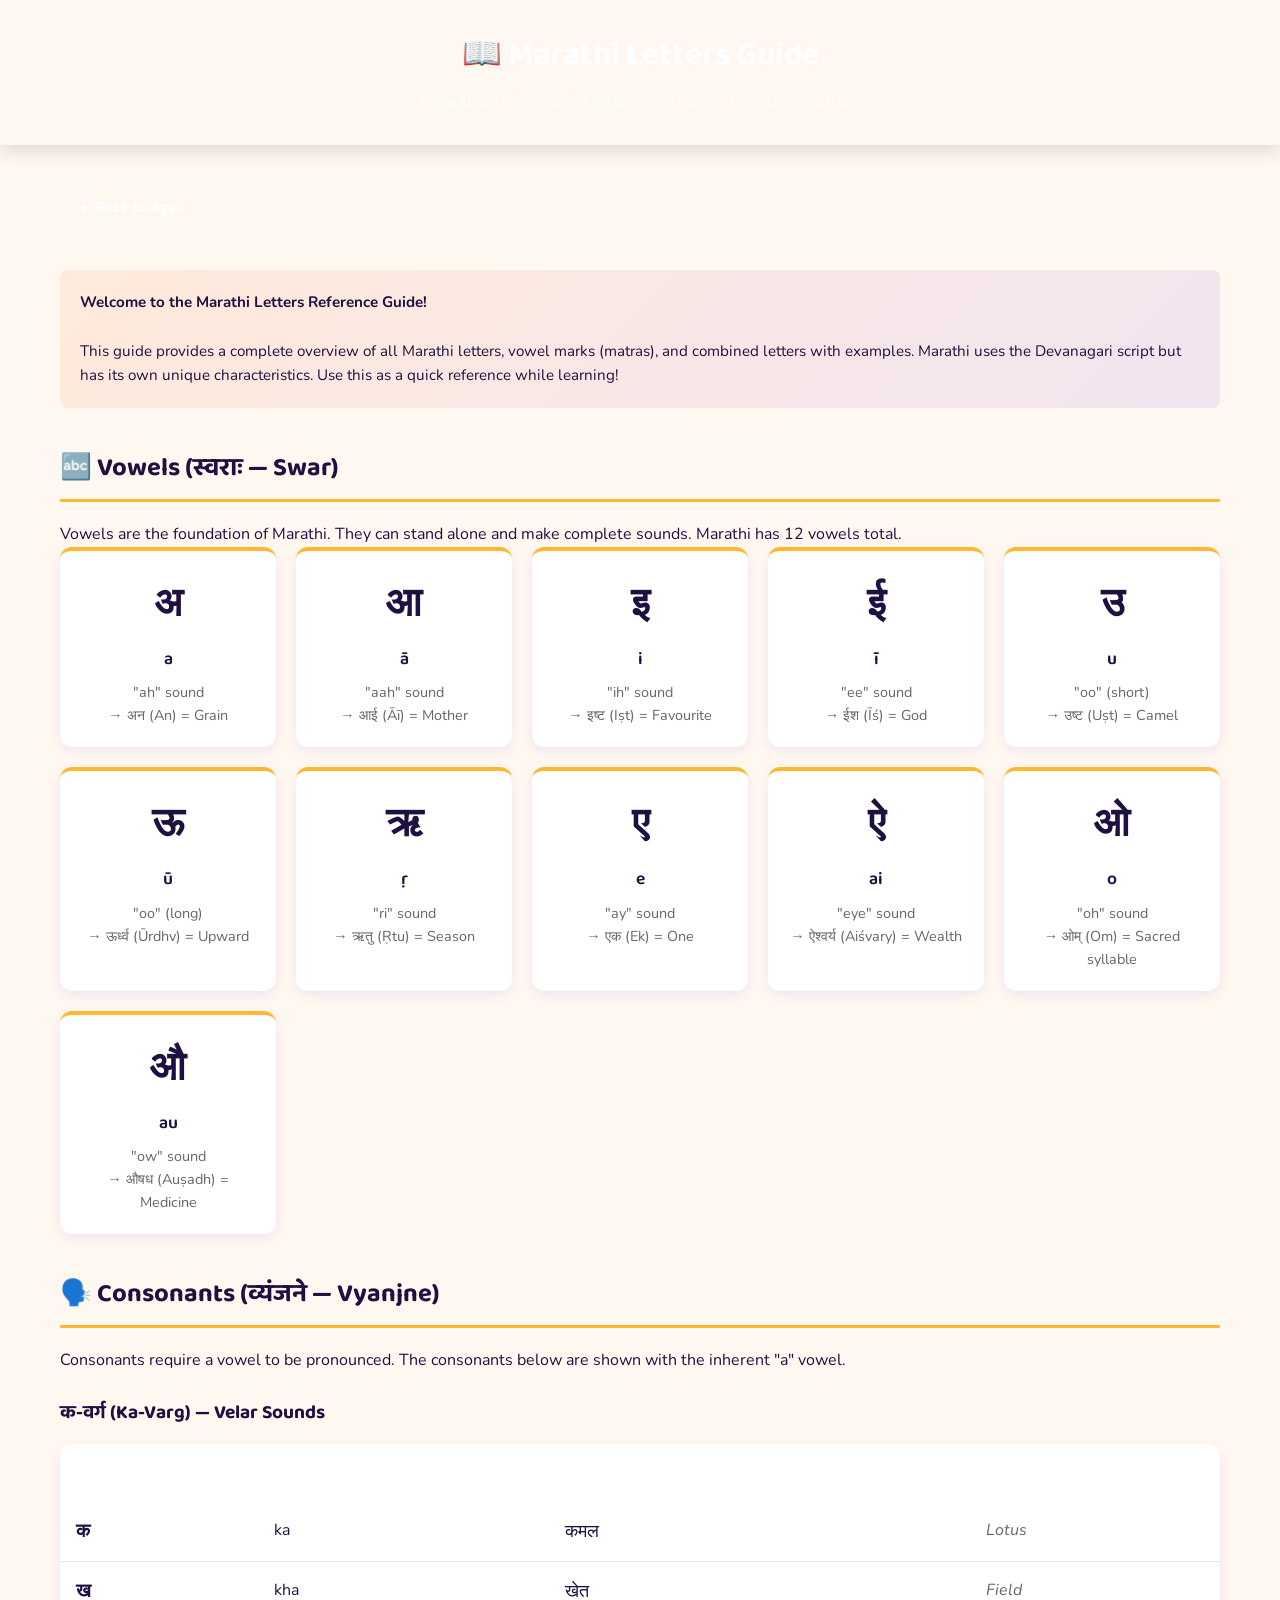
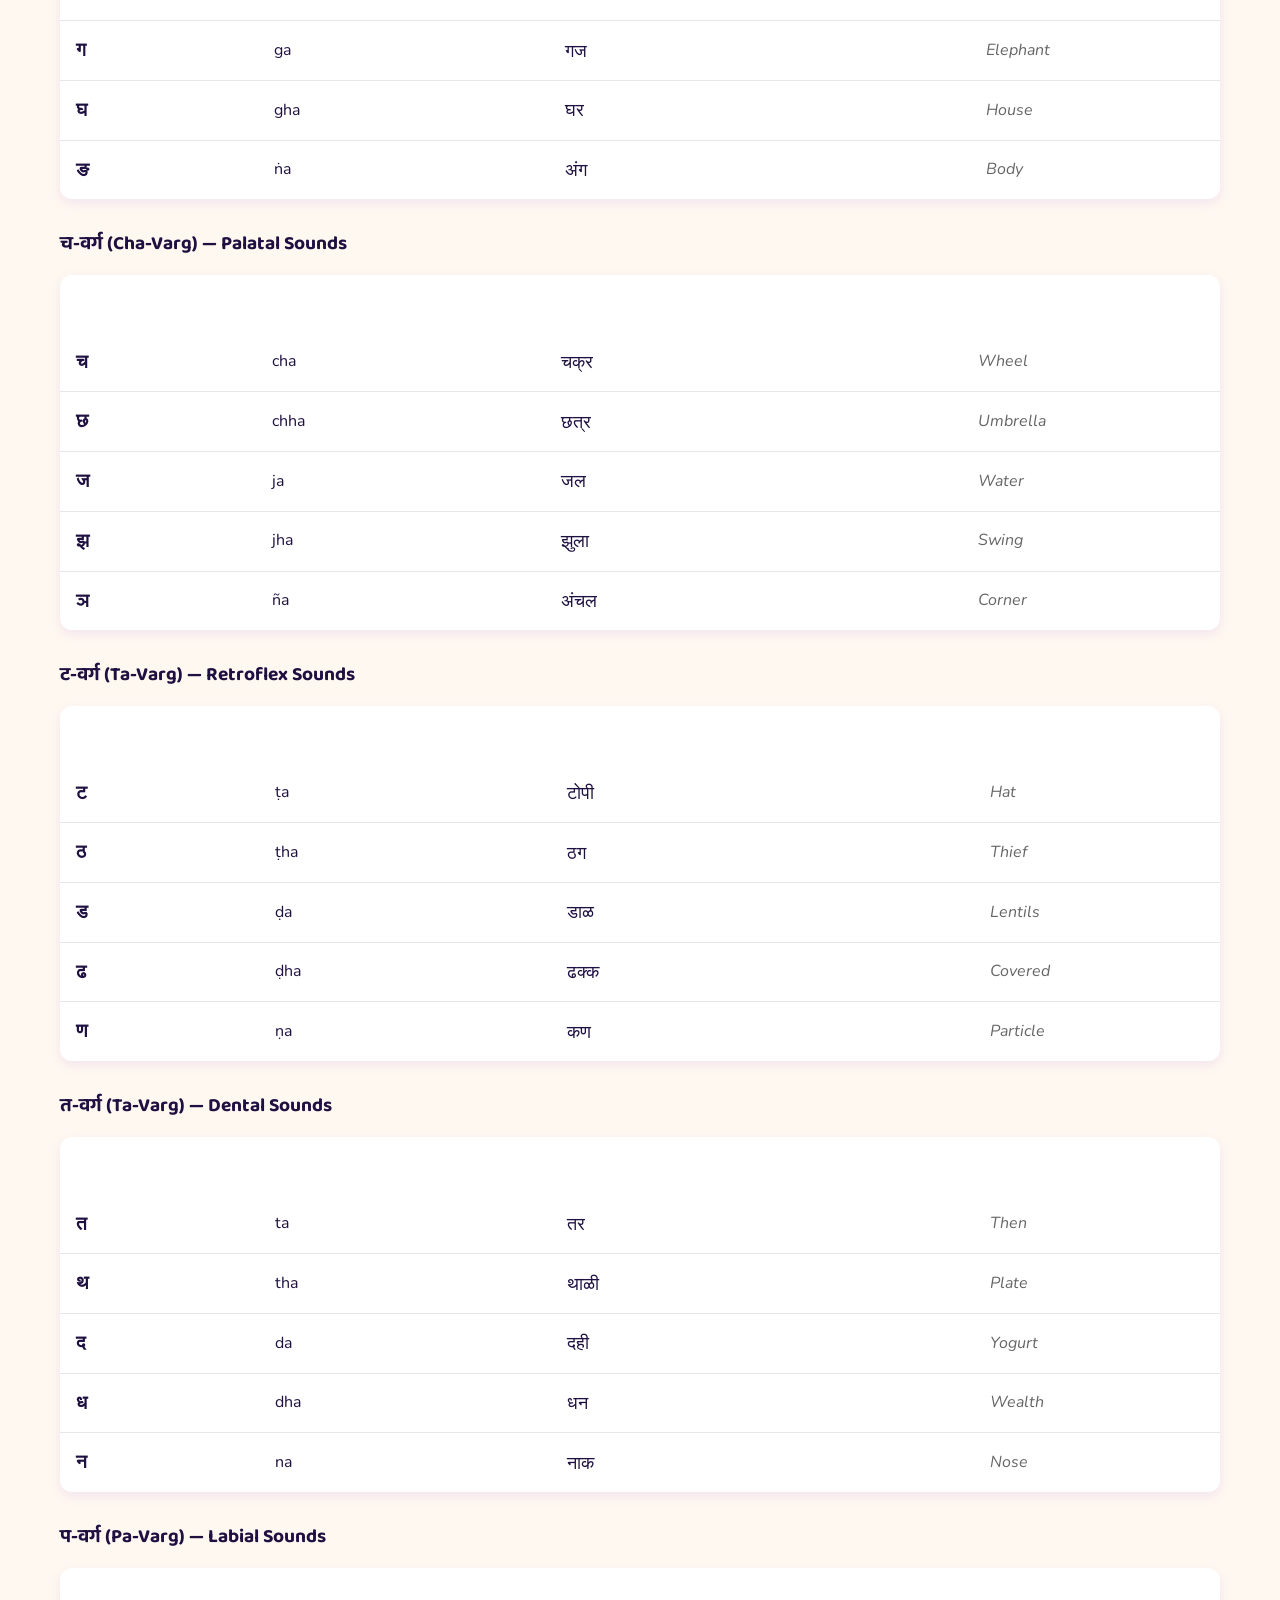
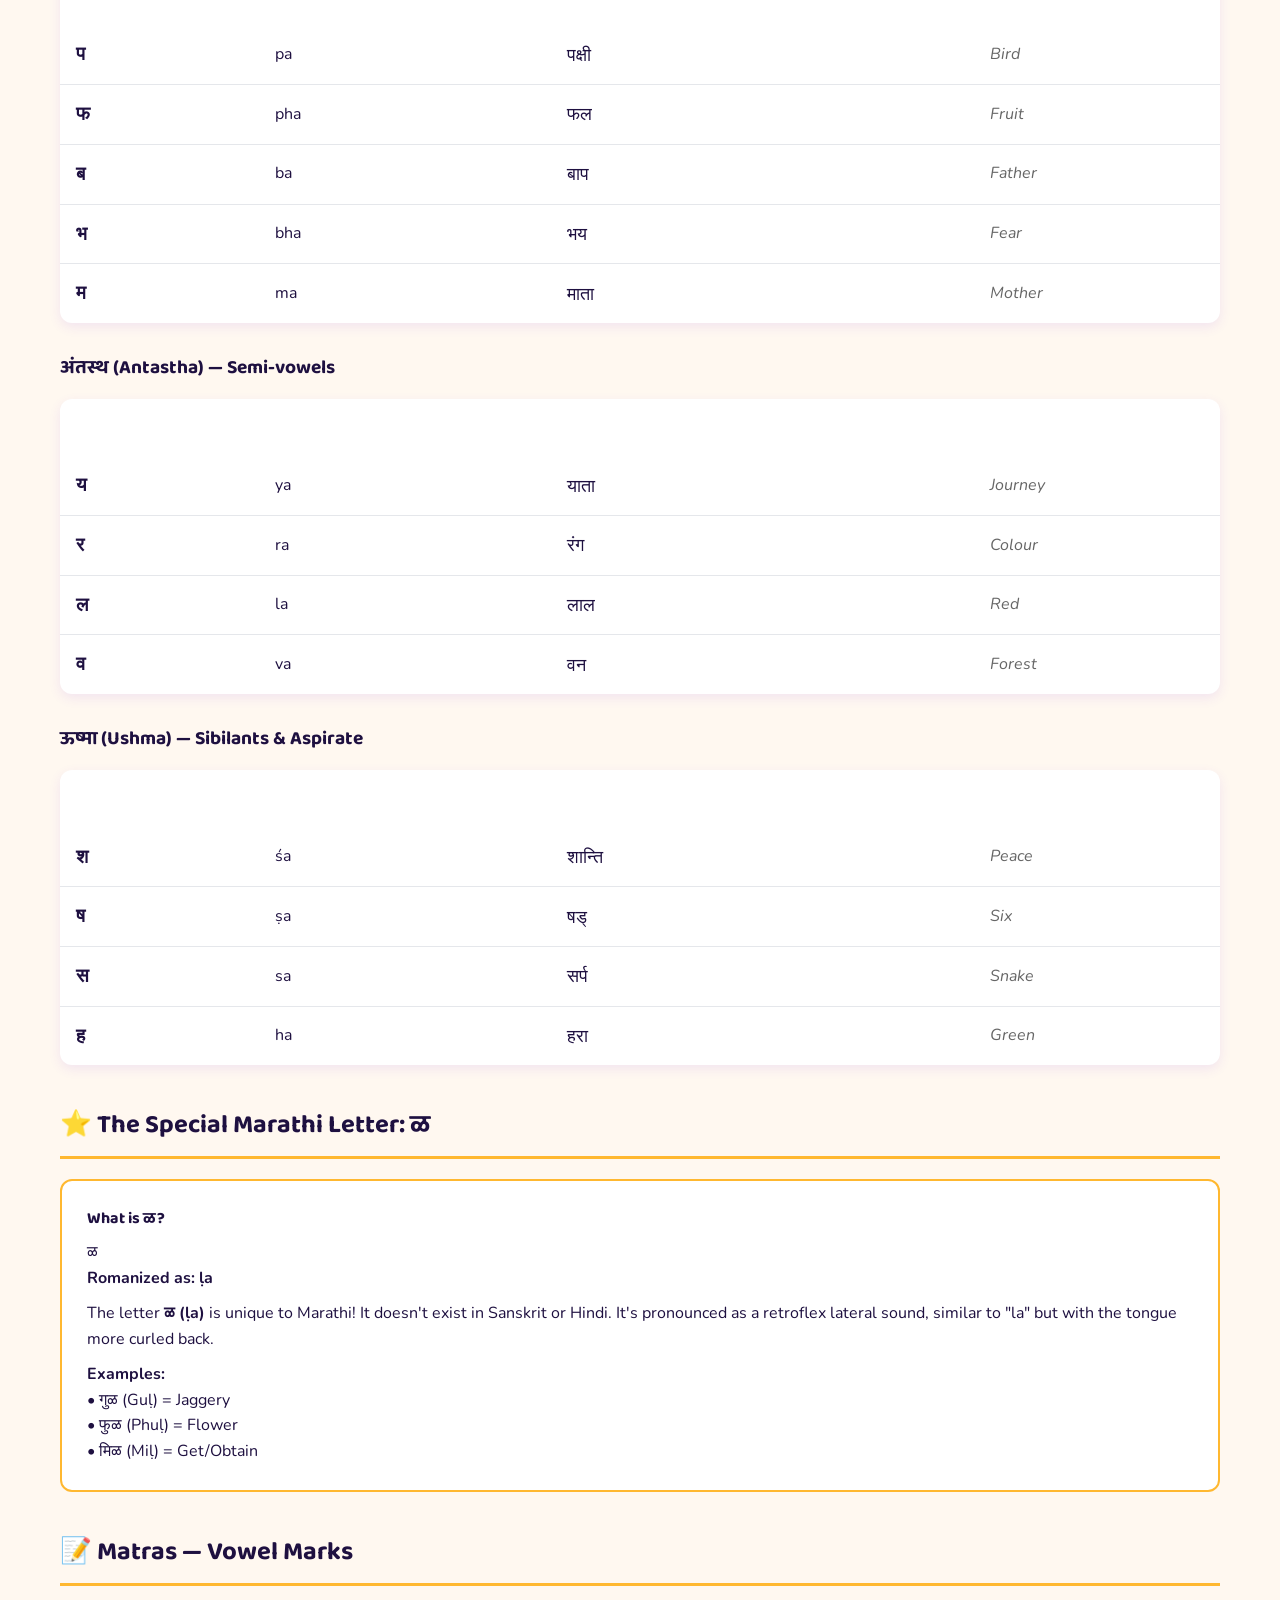
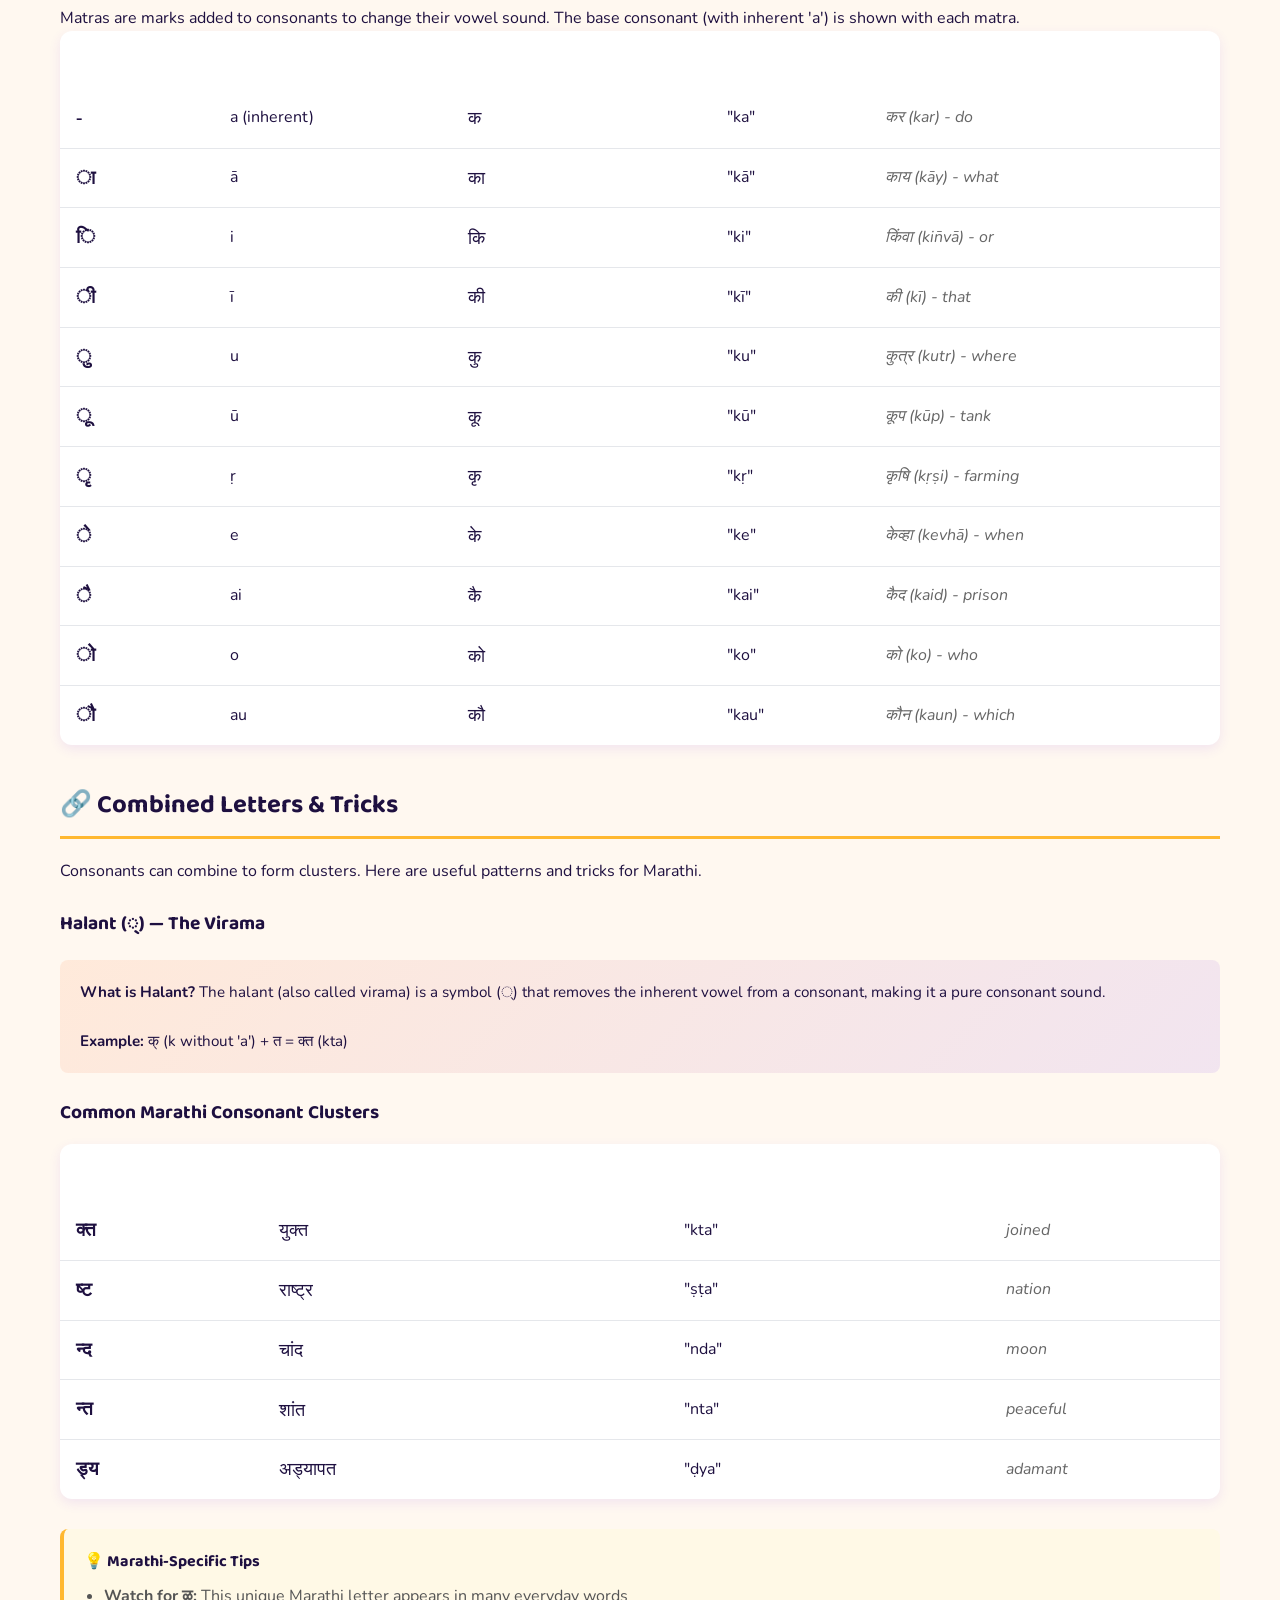
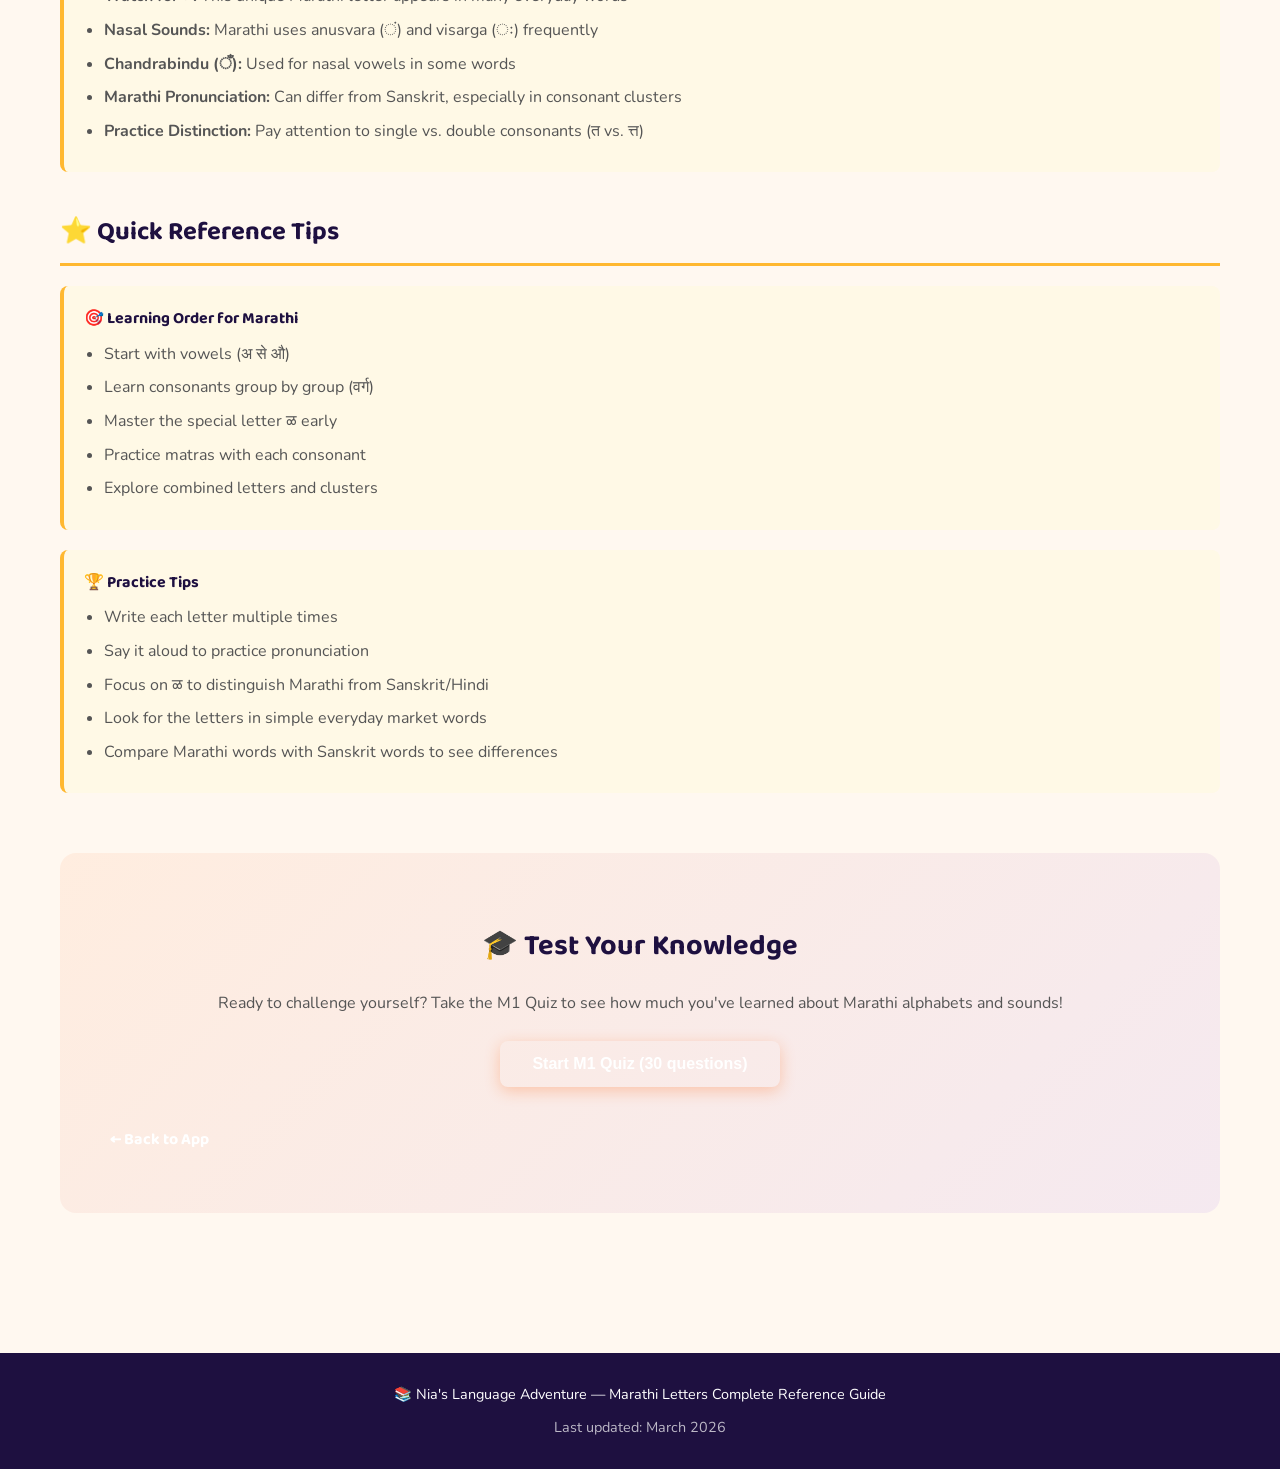
==== commit c51a35f7: "Finalized modularization of all 8 language guides and centralized shared assets" ====
--- a/m1-guide.html
+++ b/m1-guide.html
@@ -5,258 +5,14 @@
 <meta name="viewport" content="width=device-width, initial-scale=1.0">
 <title>Marathi Letters Guide | Nia's Language Adventure</title>
 <link href="https://fonts.googleapis.com/css2?family=Baloo+2:wght@400;600;700;800&family=Nunito:wght@400;600;700&display=swap" rel="stylesheet">
+<link href="assets/guides.css" rel="stylesheet">
 <style>
 :root {
-  --teal: #00B4A6;
-  --dark-teal: #007A6F;
-  --gold: #FFB830;
-  --purple: #7C3AED;
-  --dark: #1E1040;
-  --cream: #FFF8F0;
-}
-
-* { box-sizing: border-box; margin: 0; padding: 0; }
-
-body {
-  font-family: 'Nunito', sans-serif;
-  background: var(--cream);
-  color: var(--dark);
-  line-height: 1.6;
-}
-
-/* Header */
-header {
-  background: linear-gradient(135deg, var(--teal) 0%, var(--dark-teal) 100%);
-  color: white;
-  padding: 30px 20px;
-  text-align: center;
-  box-shadow: 0 4px 20px rgba(0,0,0,0.15);
-}
-
-header h1 {
-  font-family: 'Baloo 2', cursive;
-  font-size: 2rem;
-  margin-bottom: 8px;
-}
-
-header p {
-  font-size: 1rem;
-  opacity: 0.9;
-}
-
-/* Main Container */
-.container {
-  max-width: 1200px;
-  margin: 0 auto;
-  padding: 40px 20px;
-}
-
-/* Section Titles */
-h2 {
-  font-family: 'Baloo 2', cursive;
-  font-size: 1.6rem;
-  color: var(--teal);
-  margin-top: 40px;
-  margin-bottom: 20px;
-  padding-bottom: 10px;
-  border-bottom: 3px solid var(--gold);
-}
-
-h3 {
-  font-family: 'Baloo 2', cursive;
-  font-size: 1.2rem;
-  color: var(--teal);
-  margin-top: 25px;
-  margin-bottom: 15px;
-}
-
-/* Tables */
-table {
-  width: 100%;
-  border-collapse: collapse;
-  margin-bottom: 30px;
-  background: white;
-  border-radius: 12px;
-  overflow: hidden;
-  box-shadow: 0 4px 12px rgba(0,180,166,0.1);
-}
-
-thead {
-  background: linear-gradient(135deg, var(--teal), var(--dark-teal));
-  color: white;
-}
-
-th {
-  padding: 16px;
-  text-align: left;
-  font-weight: 700;
-  font-family: 'Baloo 2', cursive;
-}
-
-td {
-  padding: 14px 16px;
-  border-bottom: 1px solid #e5e7eb;
-}
-
-tbody tr:hover {
-  background: #e6faf9;
-}
-
-tbody tr:last-child td {
-  border-bottom: none;
-}
-
-/* Marathi Text */
-.marathi {
-  font-size: 1.3rem;
-  font-weight: 600;
-  color: var(--teal);
-  font-family: serif;
-}
-
-.example {
-  font-size: 1.1rem;
-  color: var(--dark);
-}
-
-.meaning {
-  color: #666;
-  font-style: italic;
-}
-
-/* Grid for Vowels */
-.vowel-grid {
-  display: grid;
-  grid-template-columns: repeat(auto-fit, minmax(200px, 1fr));
-  gap: 20px;
-  margin-bottom: 30px;
-}
-
-.vowel-card {
-  background: white;
-  border-radius: 12px;
-  padding: 20px;
-  text-align: center;
-  box-shadow: 0 4px 12px rgba(0,180,166,0.1);
-  border-top: 4px solid var(--teal);
-  transition: transform 0.2s;
-}
-
-.vowel-card:hover {
-  transform: translateY(-4px);
-}
-
-.vowel-card .letter {
-  font-size: 2.5rem;
-  font-weight: 700;
-  color: var(--teal);
-  margin-bottom: 10px;
-  font-family: serif;
-}
-
-.vowel-card .roman {
-  font-weight: 600;
-  color: var(--dark-teal);
-  font-size: 1.1rem;
-  margin-bottom: 8px;
-  font-family: 'Baloo 2', cursive;
-}
-
-.vowel-card .description {
-  font-size: 0.9rem;
-  color: #666;
-}
-
-/* Info Box */
-.info-box {
-  background: linear-gradient(135deg, rgba(0,180,166,0.1), rgba(0,180,166,0.05));
-  border-left: 4px solid var(--teal);
-  padding: 20px;
-  border-radius: 8px;
-  margin: 20px 0;
-  font-size: 0.95rem;
-}
-
-.info-box strong {
-  color: var(--dark);
-}
-
-/* Tips Section */
-.tips {
-  background: #e6faf9;
-  border-left: 4px solid var(--teal);
-  padding: 20px;
-  border-radius: 8px;
-  margin: 20px 0;
-}
-
-.tips h4 {
-  color: var(--teal);
-  margin-bottom: 10px;
-  font-family: 'Baloo 2', cursive;
-}
-
-.tips ul {
-  margin-left: 20px;
-}
-
-.tips li {
-  margin-bottom: 8px;
-  color: #555;
-}
-
-/* Special Letter Box */
-.special-box {
-  background: linear-gradient(135deg, rgba(255,184,48,0.1), rgba(0,180,166,0.1));
-  border-left: 4px solid var(--gold);
-  padding: 20px;
-  border-radius: 8px;
-  margin: 20px 0;
-  font-size: 0.95rem;
-}
-
-.special-box .letter {
-  font-size: 2.5rem;
-  color: var(--teal);
-  font-weight: 700;
-  margin-bottom: 10px;
-}
-
-/* Back Button */
-.back-button {
-  display: inline-block;
-  margin-bottom: 20px;
-  padding: 10px 20px;
-  background: var(--teal);
-  color: white;
-  text-decoration: none;
-  border-radius: 24px;
-  font-family: 'Baloo 2', cursive;
-  font-weight: 700;
-  transition: all 0.2s;
-}
-
-.back-button:hover {
-  background: var(--dark-teal);
-  transform: translateX(-4px);
-}
-
-/* Footer */
-footer {
-  text-align: center;
-  padding: 30px 20px;
-  background: var(--dark);
-  color: white;
-  margin-top: 60px;
-  font-size: 0.9rem;
-}
-
-@media (max-width: 768px) {
-  header h1 { font-size: 1.5rem; }
-  h2 { font-size: 1.3rem; }
-  .vowel-grid { grid-template-columns: 1fr 1fr; }
-  table { font-size: 0.9rem; }
-  th, td { padding: 10px; }
+  --primary-color: var(--teal);
+  --secondary-color: var(--teal);
+  --accent-color: var(--gold);
+  --header-bg: linear-gradient(135deg, var(--teal) 0%, var(--dark-teal) 100%);
+  --hover-bg: #e6faf9;
 }
 </style>
 </head>
@@ -854,78 +610,17 @@
       <button id="quizStartBtn" class="quiz-btn-start">Start M1 Quiz (30 questions)</button>
     </div>
     
-    <div id="quizModal" class="quiz-modal hidden">
-      <div class="quiz-modal-content">
-        <div class="quiz-header"><div><h2 id="quizTitle">Marathi Phase 1 Quiz</h2><p id="quizSubtitle">Test your knowledge</p></div><button id="quizCloseBtn" class="quiz-close-btn">✕</button></div>
-        <div class="quiz-progress-bar"><div id="quizProgressFill" class="quiz-progress-fill"></div></div>
-        <div class="quiz-progress-text"><span id="quizProgressNum">1</span> / <span id="quizProgressMax">30</span></div>
-        <div id="quizQuestionArea" class="quiz-question-area"></div>
-        <div class="quiz-nav-buttons"><button id="quizPrevBtn" class="quiz-nav-btn">← Previous</button><button id="quizSubmitBtn" class="quiz-submit-btn">Submit Answer</button><button id="quizNextBtn" class="quiz-nav-btn">Next →</button></div>
-      </div>
-    </div>
-
-    <div id="resultsModal" class="results-modal hidden">
-      <div class="results-modal-content"><h2 id="resultTitle">Quiz Complete!</h2><div class="score-badge"><span id="resultScore">85</span>%</div><p id="resultMessage">Great job!</p><div class="score-details"><div class="detail-row"><span>Score:</span><strong id="resultPoints">25 / 30</strong></div><div class="detail-row"><span>Status:</span><strong id="resultStatus">✅ PASSED</strong></div><div class="detail-row"><span>Completed:</span><strong id="resultTime">Just now</strong></div></div><div class="result-buttons"><button id="retakeBtn" class="result-btn">Retake Quiz</button><button id="reviewBtn" class="result-btn secondary">Review Answers</button><button id="exitBtn" class="result-btn secondary">Back to Guide</button></div></div>
-    </div>
-  </div>
-
-  <style>
-    .quiz-container-wrapper { margin: 60px 0 40px 0; padding: 30px; background: linear-gradient(135deg, rgba(0, 180, 166, 0.08) 0%, rgba(124, 58, 237, 0.08) 100%); border-radius: 16px; border: 2px solid #00B4A6; }
-    .quiz-prompt { text-align: center; margin-bottom: 0; }
-    .quiz-prompt h2 { color: #1E1040; margin-bottom: 12px; font-size: 1.8rem; }
-    .quiz-prompt p { color: #555; margin-bottom: 24px; font-size: 1rem; }
-    .quiz-btn-start { background: linear-gradient(135deg, #00B4A6, #008B7F); color: white; border: none; padding: 14px 32px; border-radius: 8px; font-size: 1rem; font-weight: 600; cursor: pointer; box-shadow: 0 4px 15px rgba(0, 180, 166, 0.3); transition: all 0.3s ease; }
-    .quiz-btn-start:hover { transform: translateY(-2px); box-shadow: 0 6px 20px rgba(0, 180, 166, 0.4); }
-    .quiz-modal { display: none; position: fixed; top: 0; left: 0; width: 100%; height: 100%; background: rgba(0, 0, 0, 0.6); z-index: 1000; overflow-y: auto; padding: 20px; }
-    .quiz-modal:not(.hidden) { display: flex; align-items: center; justify-content: center; }
-    .quiz-modal.hidden { display: none; }
-    .quiz-modal-content { background: white; border-radius: 12px; padding: 40px; max-width: 700px; width: 100%; box-shadow: 0 20px 60px rgba(0, 0, 0, 0.3); animation: slideUp 0.3s ease; }
-    @keyframes slideUp { from { opacity: 0; transform: translateY(20px); } to { opacity: 1; transform: translateY(0); } }
-    .quiz-header { display: flex; justify-content: space-between; align-items: flex-start; margin-bottom: 24px; padding-bottom: 16px; border-bottom: 2px solid #f0f0f0; }
-    .quiz-header h2 { color: #1E1040; margin: 0 0 4px 0; font-size: 1.6rem; }
-    .quiz-header p { color: #999; margin: 0; font-size: 0.9rem; }
-    .quiz-close-btn { background: none; border: none; font-size: 28px; cursor: pointer; color: #999; padding: 0; width: 36px; height: 36px; display: flex; align-items: center; justify-content: center; transition: color 0.3s; }
-    .quiz-close-btn:hover { color: #1E1040; }
-    .quiz-progress-bar { width: 100%; height: 8px; background: #e0e0e0; border-radius: 4px; margin-bottom: 8px; overflow: hidden; }
-    .quiz-progress-fill { height: 100%; background: linear-gradient(90deg, #00B4A6, #008B7F); width: 0%; transition: width 0.3s ease; }
-    .quiz-progress-text { text-align: right; font-size: 0.85rem; color: #999; margin-bottom: 24px; }
-    .quiz-question-area { margin: 32px 0; min-height: 200px; }
-    .quiz-question { margin-bottom: 24px; }
-    .quiz-question-text { font-size: 1.1rem; font-weight: 600; color: #1E1040; margin-bottom: 16px; line-height: 1.5; }
-    .quiz-options { display: flex; flex-direction: column; gap: 12px; }
-    .quiz-option { padding: 12px 16px; border: 2px solid #e0e0e0; border-radius: 8px; cursor: pointer; transition: all 0.3s; background: white; font-size: 0.95rem; }
-    .quiz-option:hover { border-color: #00B4A6; background: rgba(0, 180, 166, 0.05); }
-    .quiz-option.selected { background: rgba(0, 180, 166, 0.15); border-color: #00B4A6; }
-    .quiz-text-input { width: 100%; padding: 12px; border: 2px solid #e0e0e0; border-radius: 8px; font-size: 0.95rem; font-family: 'Nunito', sans-serif; transition: border-color 0.3s; }
-    .quiz-text-input:focus { outline: none; border-color: #00B4A6; }
-    .quiz-feedback { margin-top: 16px; padding: 16px; border-radius: 8px; font-size: 0.95rem; line-height: 1.5; }
-    .quiz-feedback.correct { background: #e8f5e9; color: #2e7d32; border: 1px solid #a5d6a7; }
-    .quiz-feedback.incorrect { background: #ffebee; color: #c62828; border: 1px solid #ef9a9a; }
-    .quiz-nav-buttons { display: flex; gap: 12px; justify-content: space-between; margin-top: 32px; }
-    .quiz-nav-btn { padding: 10px 20px; border: 2px solid #00B4A6; background: white; color: #00B4A6; border-radius: 6px; cursor: pointer; font-weight: 600; transition: all 0.3s; }
-    .quiz-nav-btn:hover:not(:disabled) { background: #00B4A6; color: white; }
-    .quiz-nav-btn:disabled { opacity: 0.5; cursor: not-allowed; }
-    .quiz-submit-btn { padding: 10px 28px; background: linear-gradient(135deg, #00B4A6, #008B7F); color: white; border: none; border-radius: 6px; cursor: pointer; font-weight: 600; font-size: 0.95rem; transition: all 0.3s; }
-    .quiz-submit-btn:hover { transform: translateY(-2px); box-shadow: 0 4px 12px rgba(0, 180, 166, 0.3); }
-    .results-modal { display: none; position: fixed; top: 0; left: 0; width: 100%; height: 100%; background: rgba(0, 0, 0, 0.6); z-index: 1000; overflow-y: auto; padding: 20px; }
-    .results-modal:not(.hidden) { display: flex; align-items: center; justify-content: center; }
-    .results-modal.hidden { display: none; }
-    .results-modal-content { background: white; border-radius: 12px; padding: 40px; max-width: 500px; width: 100%; text-align: center; box-shadow: 0 20px 60px rgba(0, 0, 0, 0.3); animation: slideUp 0.3s ease; }
-    .results-modal-content h2 { color: #1E1040; margin-bottom: 24px; font-size: 1.8rem; }
-    .score-badge { font-size: 4rem; font-weight: 700; color: #00B4A6; margin: 20px 0; font-family: 'Baloo 2', cursive; }
-    #resultMessage { font-size: 1.1rem; color: #1E1040; margin-bottom: 24px; }
-    .score-details { background: #f5f5f5; border-radius: 8px; padding: 20px; margin-bottom: 24px; text-align: left; }
-    .detail-row { display: flex; justify-content: space-between; margin-bottom: 12px; font-size: 0.95rem; }
-    .detail-row strong { color: #00B4A6; }
-    .result-buttons { display: flex; gap: 12px; flex-direction: column; }
-    .result-btn { padding: 12px 24px; border: none; border-radius: 6px; cursor: pointer; font-weight: 600; font-size: 0.95rem; transition: all 0.3s; }
-    .result-btn:not(.secondary) { background: linear-gradient(135deg, #00B4A6, #008B7F); color: white; }
-    .result-btn.secondary { background: white; border: 2px solid #00B4A6; color: #00B4A6; }
-    .result-btn:hover { transform: translateY(-2px); box-shadow: 0 4px 12px rgba(0, 180, 166, 0.2); }
-    @media (max-width: 600px) { .quiz-modal-content, .results-modal-content { padding: 24px; max-width: 100%; } .quiz-options { gap: 8px; } .quiz-nav-buttons { flex-direction: column; } .result-buttons { flex-direction: column; } }
-  </style>
-
   <a href="nia-language-adventure-index.html" class="back-button" style="margin-top: 30px;">← Back to App</a>
+</div>
+
+<!-- Load shared systems -->
+<script src="quiz-system.js"></script>
+<script src="quiz-data.js"></script>
+<script src="guide-system.js"></script>
+<script>
+  // Initialize the quiz for this guide
+  initGuideQuiz(M1_QUIZ);
+</script>
 </div>
 
 <footer>
@@ -933,30 +628,5 @@
   <p style="margin-top: 10px; opacity: 0.7;">Last updated: March 2026</p>
 </footer>
 
-<script src="quiz-system.js"></script>
-<script src="quiz-data.js"></script>
-<script>
-  let currentQuiz = null;
-  document.getElementById('quizStartBtn').addEventListener('click', () => startQuiz(M1_QUIZ));
-  document.getElementById('quizCloseBtn').addEventListener('click', closeQuiz);
-  document.getElementById('exitBtn').addEventListener('click', closeQuiz);
-  document.getElementById('quizPrevBtn').addEventListener('click', () => { if (currentQuiz) { currentQuiz.prevQuestion(); renderQuestion(); } });
-  document.getElementById('quizNextBtn').addEventListener('click', () => { if (currentQuiz) { currentQuiz.nextQuestion(); renderQuestion(); } });
-  document.getElementById('quizSubmitBtn').addEventListener('click', submitAnswer);
-  document.getElementById('retakeBtn').addEventListener('click', () => { currentQuiz.resetQuiz(); startQuiz(M1_QUIZ); });
-  function startQuiz(quizData) { currentQuiz = new QuizSystem(quizData.id, quizData.questions); document.getElementById('quizTitle').textContent = quizData.title; document.getElementById('quizSubtitle').textContent = quizData.description; document.getElementById('quizProgressMax').textContent = quizData.totalQuestions; document.getElementById('quizModal').classList.remove('hidden'); document.getElementById('resultsModal').classList.add('hidden'); renderQuestion(); }
-  function renderQuestion() { const question = currentQuiz.getCurrentQuestion(); const questionArea = document.getElementById('quizQuestionArea'); const progress = currentQuiz.getProgress(); document.getElementById('quizProgressFill').style.width = progress + '%'; document.getElementById('quizProgressNum').textContent = currentQuiz.currentQuestionIndex + 1; let html = `<div class="quiz-question"><div class="quiz-question-text">${question.question}</div>`; if (['mcq', 'true-false', 'letter-id', 'pronunciation'].includes(question.type)) { html += '<div class="quiz-options">'; question.options.forEach((option, idx) => { const selected = currentQuiz.userAnswers[currentQuiz.currentQuestionIndex] === idx ? 'selected' : ''; html += `<div class="quiz-option ${selected}" onclick="selectOption(${idx})"><input type="radio" name="ans" value="${idx}" ${selected ? 'checked' : ''}><label>${option}</label></div>`; }); html += '</div>'; } else { const userAnswer = currentQuiz.userAnswers[currentQuiz.currentQuestionIndex] || ''; html += `<input type="text" class="quiz-text-input" id="textAnswer" value="${userAnswer}" placeholder="Type your answer here...">`; } html += '</div>'; questionArea.innerHTML = html; document.getElementById('quizPrevBtn').disabled = currentQuiz.currentQuestionIndex === 0; document.getElementById('quizNextBtn').disabled = currentQuiz.currentQuestionIndex === currentQuiz.questions.length - 1; }
-  function selectOption(idx) { currentQuiz.userAnswers[currentQuiz.currentQuestionIndex] = idx; currentQuiz.saveToStorage(); document.querySelectorAll('.quiz-option').forEach((el, i) => el.classList.toggle('selected', i === idx)); }
-  function submitAnswer() { const question = currentQuiz.getCurrentQuestion(); let userAnswer; if (['mcq', 'true-false', 'letter-id', 'pronunciation'].includes(question.type)) { const selected = document.querySelector('input[name="ans"]:checked'); if (!selected) { alert('Please select an answer'); return; } userAnswer = parseInt(selected.value); } else { const textInput = document.getElementById('textAnswer'); userAnswer = textInput.value; if (!userAnswer.trim()) { alert('Please type an answer'); return; } } const result = currentQuiz.submitAnswer(userAnswer); const feedbackHtml = `<div class="quiz-feedback ${result.correct ? 'correct' : 'incorrect'}">${result.feedback}</div>`; const questionArea = document.getElementById('quizQuestionArea'); questionArea.innerHTML += feedbackHtml; if (currentQuiz.currentQuestionIndex === currentQuiz.questions.length - 1) { document.getElementById('quizSubmitBtn').textContent = 'See Results'; document.getElementById('quizSubmitBtn').onclick = showResults; } }
-  function showResults() { const score = currentQuiz.completeQuiz(); const pct = score.percentage; const message = pct >= 80 ? '🎉 Excellent work!' : pct >= 60 ? '👏 Good job!' : '💪 Keep practicing!'; const passed = pct >= 80 ? '✅ PASSED' : '⚠️ RETAKE RECOMMENDED'; document.getElementById('resultScore').textContent = pct; document.getElementById('resultPoints').textContent = `${score.totalPoints} / ${score.maxPoints}`; document.getElementById('resultMessage').textContent = message; document.getElementById('resultStatus').textContent = passed; document.getElementById('quizModal').classList.add('hidden'); document.getElementById('resultsModal').classList.remove('hidden'); }
-  function closeQuiz() { document.getElementById('quizModal').classList.add('hidden'); document.getElementById('resultsModal').classList.add('hidden'); }
-</script>
-</div>
-
-<footer>
-  <p>📚 Nia's Language Adventure — Marathi Letters Complete Reference Guide</p>
-  <p style="margin-top: 10px; opacity: 0.7;">Last updated: March 2026</p>
-</footer>
-
 </body>
 </html>
--- a/assets/guides.css
+++ b/assets/guides.css
@@ -0,0 +1,354 @@
+/* 
+ * Nia's Language Adventure - Shared Guide Styles
+ * Used by all Sanskrit and Marathi reference guides
+ */
+
+:root {
+  /* Default Colors (Sanskrit) */
+  --saffron: #FF6B1A;
+  --gold: #FFB830;
+  --purple: #7C3AED;
+  --dark: #1E1040;
+  --cream: #FFF8F0;
+  
+  /* Theme Variables */
+  --primary-color: var(--saffron);
+  --secondary-color: var(--purple);
+  --accent-color: var(--gold);
+  --theme-bg: var(--cream);
+  --header-bg: linear-gradient(135deg, var(--secondary-color) 0%, #4F1DA3 100%);
+  --hover-bg: #f9f5ff;
+}
+
+* { box-sizing: border-box; margin: 0; padding: 0; }
+
+body {
+  font-family: 'Nunito', sans-serif;
+  background: var(--theme-bg);
+  color: var(--dark);
+  line-height: 1.6;
+}
+
+/* Header */
+header {
+  background: var(--header-bg);
+  color: white;
+  padding: 30px 20px;
+  text-align: center;
+  box-shadow: 0 4px 20px rgba(0,0,0,0.15);
+}
+
+header h1 {
+  font-family: 'Baloo 2', cursive;
+  font-size: 2rem;
+  margin-bottom: 8px;
+}
+
+header p {
+  font-size: 1rem;
+  opacity: 0.9;
+}
+
+/* Main Container */
+.container {
+  max-width: 1200px;
+  margin: 0 auto;
+  padding: 40px 20px;
+}
+
+/* Section Titles */
+h2 {
+  font-family: 'Baloo 2', cursive;
+  font-size: 1.6rem;
+  color: var(--primary-color);
+  margin-top: 40px;
+  margin-bottom: 20px;
+  padding-bottom: 10px;
+  border-bottom: 3px solid var(--accent-color);
+}
+
+h3 {
+  font-family: 'Baloo 2', cursive;
+  font-size: 1.2rem;
+  color: var(--primary-color);
+  margin-top: 25px;
+  margin-bottom: 15px;
+}
+
+/* Tables */
+table {
+  width: 100%;
+  border-collapse: collapse;
+  margin-bottom: 30px;
+  background: white;
+  border-radius: 12px;
+  overflow: hidden;
+  box-shadow: 0 4px 12px rgba(124,58,237,0.1);
+}
+
+thead {
+  background: linear-gradient(135deg, var(--secondary-color), var(--primary-color));
+  color: white;
+}
+
+th {
+  padding: 16px;
+  text-align: left;
+  font-weight: 700;
+  font-family: 'Baloo 2', cursive;
+}
+
+td {
+  padding: 14px 16px;
+  border-bottom: 1px solid #e5e7eb;
+}
+
+tbody tr:hover {
+  background: var(--hover-bg);
+}
+
+tbody tr:last-child td {
+  border-bottom: none;
+}
+
+/* Text Styles */
+.sanskrit, .marathi {
+  font-size: 1.2rem;
+  font-weight: 600;
+  color: var(--primary-color);
+  font-family: serif;
+}
+
+.example {
+  font-size: 1.1rem;
+  color: var(--dark);
+}
+
+.meaning {
+  color: #666;
+  font-style: italic;
+}
+
+/* Cards & Grids */
+.vowel-grid, .colour-grid {
+  display: grid;
+  grid-template-columns: repeat(auto-fit, minmax(200px, 1fr));
+  gap: 20px;
+  margin-bottom: 30px;
+}
+
+.vowel-card, .colour-card {
+  background: white;
+  border-radius: 12px;
+  padding: 20px;
+  text-align: center;
+  box-shadow: 0 4px 12px rgba(124,58,237,0.1);
+  border-top: 4px solid var(--accent-color);
+  transition: transform 0.2s;
+}
+
+.vowel-card:hover, .colour-card:hover {
+  transform: translateY(-4px);
+}
+
+.vowel-card .letter {
+  font-size: 2.5rem;
+  font-weight: 700;
+  color: var(--primary-color);
+  margin-bottom: 10px;
+  font-family: serif;
+}
+
+.letter-small {
+  font-size: 1.8rem !important;
+}
+
+.vowel-card .roman {
+  font-weight: 600;
+  color: var(--secondary-color);
+  font-size: 1.1rem;
+  margin-bottom: 8px;
+  font-family: 'Baloo 2', cursive;
+}
+
+.vowel-card .description {
+  font-size: 0.9rem;
+  color: #666;
+}
+
+/* Info Box & Tips */
+.info-box {
+  background: linear-gradient(135deg, rgba(255,107,26,0.1), rgba(124,58,237,0.1));
+  border-left: 4px solid var(--primary-color);
+  padding: 20px;
+  border-radius: 8px;
+  margin: 20px 0;
+  font-size: 0.95rem;
+}
+
+.info-box strong { color: var(--dark); }
+
+.tips {
+  background: #fff9e6;
+  border-left: 4px solid var(--accent-color);
+  padding: 20px;
+  border-radius: 8px;
+  margin: 20px 0;
+}
+
+.tips h4 {
+  color: var(--primary-color);
+  margin-bottom: 10px;
+  font-family: 'Baloo 2', cursive;
+}
+
+.tips ul { margin-left: 20px; }
+.tips li { margin-bottom: 8px; color: #555; }
+
+/* Special Content Boxes */
+.special-box, .shloka-box {
+  background: white;
+  border: 2px solid var(--accent-color);
+  border-radius: 12px;
+  padding: 25px;
+  margin-bottom: 30px;
+}
+
+.shloka-box { text-align: center; }
+
+.shloka-text {
+  font-size: 1.4rem;
+  font-weight: 700;
+  color: var(--secondary-color);
+  margin-bottom: 15px;
+  line-height: 1.8;
+}
+
+.shloka-meaning {
+  font-style: italic;
+  color: #555;
+}
+
+/* Back Button */
+.back-button {
+  display: inline-block;
+  margin-bottom: 20px;
+  padding: 10px 20px;
+  background: var(--secondary-color);
+  color: white;
+  text-decoration: none;
+  border-radius: 24px;
+  font-family: 'Baloo 2', cursive;
+  font-weight: 700;
+  transition: all 0.2s;
+}
+
+.back-button:hover {
+  background: var(--primary-color);
+  transform: translateX(-4px);
+}
+
+/* Footer */
+footer {
+  text-align: center;
+  padding: 30px 20px;
+  background: var(--dark);
+  color: white;
+  margin-top: 60px;
+  font-size: 0.9rem;
+}
+
+/* --- QUIZ UI STYLES --- */
+.quiz-container-wrapper { 
+  margin: 60px 0 40px 0; 
+  padding: 30px; 
+  background: linear-gradient(135deg, rgba(255, 107, 26, 0.08) 0%, rgba(124, 58, 237, 0.08) 100%); 
+  border-radius: 16px; 
+  border: 2px solid var(--primary-color); 
+}
+
+.quiz-prompt { text-align: center; margin-bottom: 0; }
+.quiz-prompt h2 { color: var(--dark); margin-bottom: 12px; font-size: 1.8rem; border: none; }
+.quiz-prompt p { color: #555; margin-bottom: 24px; font-size: 1rem; }
+
+.quiz-btn-start { 
+  background: linear-gradient(135deg, var(--primary-color), var(--secondary-color)); 
+  color: white; 
+  border: none; 
+  padding: 14px 32px; 
+  border-radius: 8px; 
+  font-size: 1rem; 
+  font-weight: 600; 
+  cursor: pointer; 
+  box-shadow: 0 4px 15px rgba(255, 107, 26, 0.3); 
+  transition: all 0.3s ease; 
+}
+
+.quiz-btn-start:hover { transform: translateY(-2px); box-shadow: 0 6px 20px rgba(124, 58, 237, 0.4); }
+
+.quiz-modal, .results-modal { 
+  display: none; 
+  position: fixed; 
+  top: 0; left: 0; width: 100%; height: 100%; 
+  background: rgba(0, 0, 0, 0.6); 
+  z-index: 1000; 
+  overflow-y: auto; 
+  padding: 20px; 
+}
+
+.quiz-modal:not(.hidden), .results-modal:not(.hidden) { display: flex; align-items: center; justify-content: center; }
+.quiz-modal.hidden, .results-modal.hidden { display: none; }
+
+.quiz-modal-content, .results-modal-content { 
+  background: white; 
+  border-radius: 12px; 
+  padding: 40px; 
+  max-width: 700px; width: 100%; 
+  box-shadow: 0 20px 60px rgba(0, 0, 0, 0.3); 
+  animation: slideUp 0.3s ease; 
+}
+
+.results-modal-content { max-width: 500px; text-align: center; }
+
+@keyframes slideUp { from { opacity: 0; transform: translateY(20px); } to { opacity: 1; transform: translateY(0); } }
+
+.quiz-header { display: flex; justify-content: space-between; align-items: flex-start; margin-bottom: 24px; padding-bottom: 16px; border-bottom: 2px solid #f0f0f0; }
+.quiz-header h2 { color: var(--dark); margin: 0 0 4px 0; font-size: 1.6rem; border: none; }
+
+.quiz-close-btn { background: none; border: none; font-size: 28px; cursor: pointer; color: #999; width: 36px; height: 36px; display: flex; align-items: center; justify-content: center; transition: color 0.3s; }
+.quiz-close-btn:hover { color: var(--dark); }
+
+.quiz-progress-bar { width: 100%; height: 8px; background: #e0e0e0; border-radius: 4px; margin-bottom: 8px; overflow: hidden; }
+.quiz-progress-fill { height: 100%; background: linear-gradient(90deg, var(--primary-color), var(--accent-color)); width: 0%; transition: width 0.3s ease; }
+
+.quiz-question-area { margin: 32px 0; min-height: 200px; }
+.quiz-feedback { margin-top: 16px; padding: 16px; border-radius: 8px; font-size: 0.95rem; line-height: 1.5; }
+.quiz-feedback.correct { background: #e8f5e9; color: #2e7d32; border: 1px solid #a5d6a7; }
+.quiz-feedback.incorrect { background: #ffebee; color: #c62828; border: 1px solid #ef9a9a; }
+
+.quiz-nav-buttons, .result-buttons { display: flex; gap: 12px; justify-content: space-between; margin-top: 32px; }
+.result-buttons { flex-direction: column; }
+
+.quiz-nav-btn, .result-btn.secondary { padding: 10px 20px; border: 2px solid var(--primary-color); background: white; color: var(--primary-color); border-radius: 6px; cursor: pointer; font-weight: 600; transition: all 0.3s; }
+.quiz-nav-btn:hover:not(:disabled), .result-btn.secondary:hover { background: var(--primary-color); color: white; }
+
+.quiz-submit-btn, .result-btn:not(.secondary) { 
+  padding: 10px 28px; 
+  background: linear-gradient(135deg, var(--primary-color), var(--secondary-color)); 
+  color: white; border: none; border-radius: 6px; cursor: pointer; font-weight: 600; font-size: 0.95rem; transition: all 0.3s; 
+}
+
+.score-badge { font-size: 4rem; font-weight: 700; color: var(--primary-color); margin: 20px 0; font-family: 'Baloo 2', cursive; }
+.score-details { background: #f5f5f5; border-radius: 8px; padding: 20px; margin-bottom: 24px; text-align: left; }
+.detail-row { display: flex; justify-content: space-between; margin-bottom: 12px; font-size: 0.95rem; }
+.detail-row strong { color: var(--primary-color); }
+
+@media (max-width: 768px) {
+  header h1 { font-size: 1.5rem; }
+  h2 { font-size: 1.3rem; }
+  .vowel-grid, .colour-grid { grid-template-columns: 1fr 1fr; }
+  table { font-size: 0.9rem; }
+  th, td { padding: 10px; }
+  .quiz-modal-content, .results-modal-content { padding: 20px; }
+  .quiz-nav-buttons { flex-direction: column; }
+}
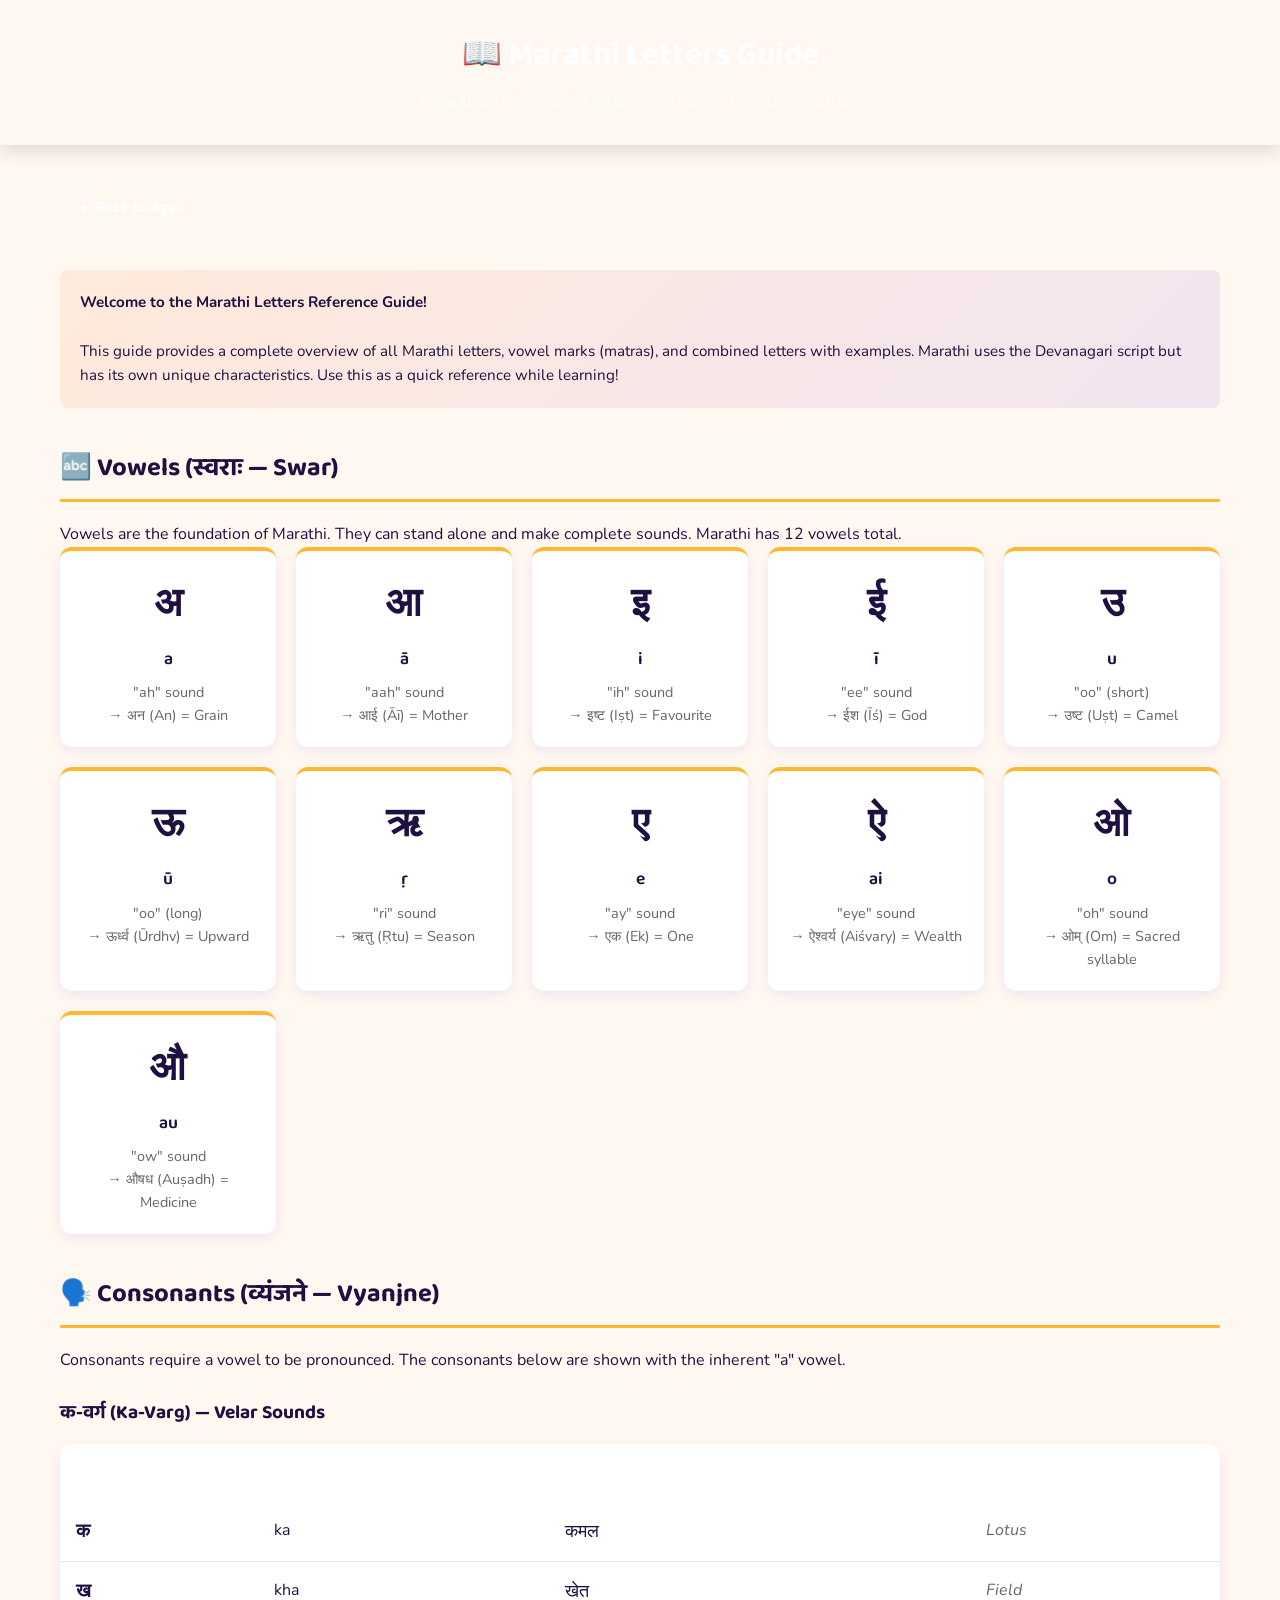
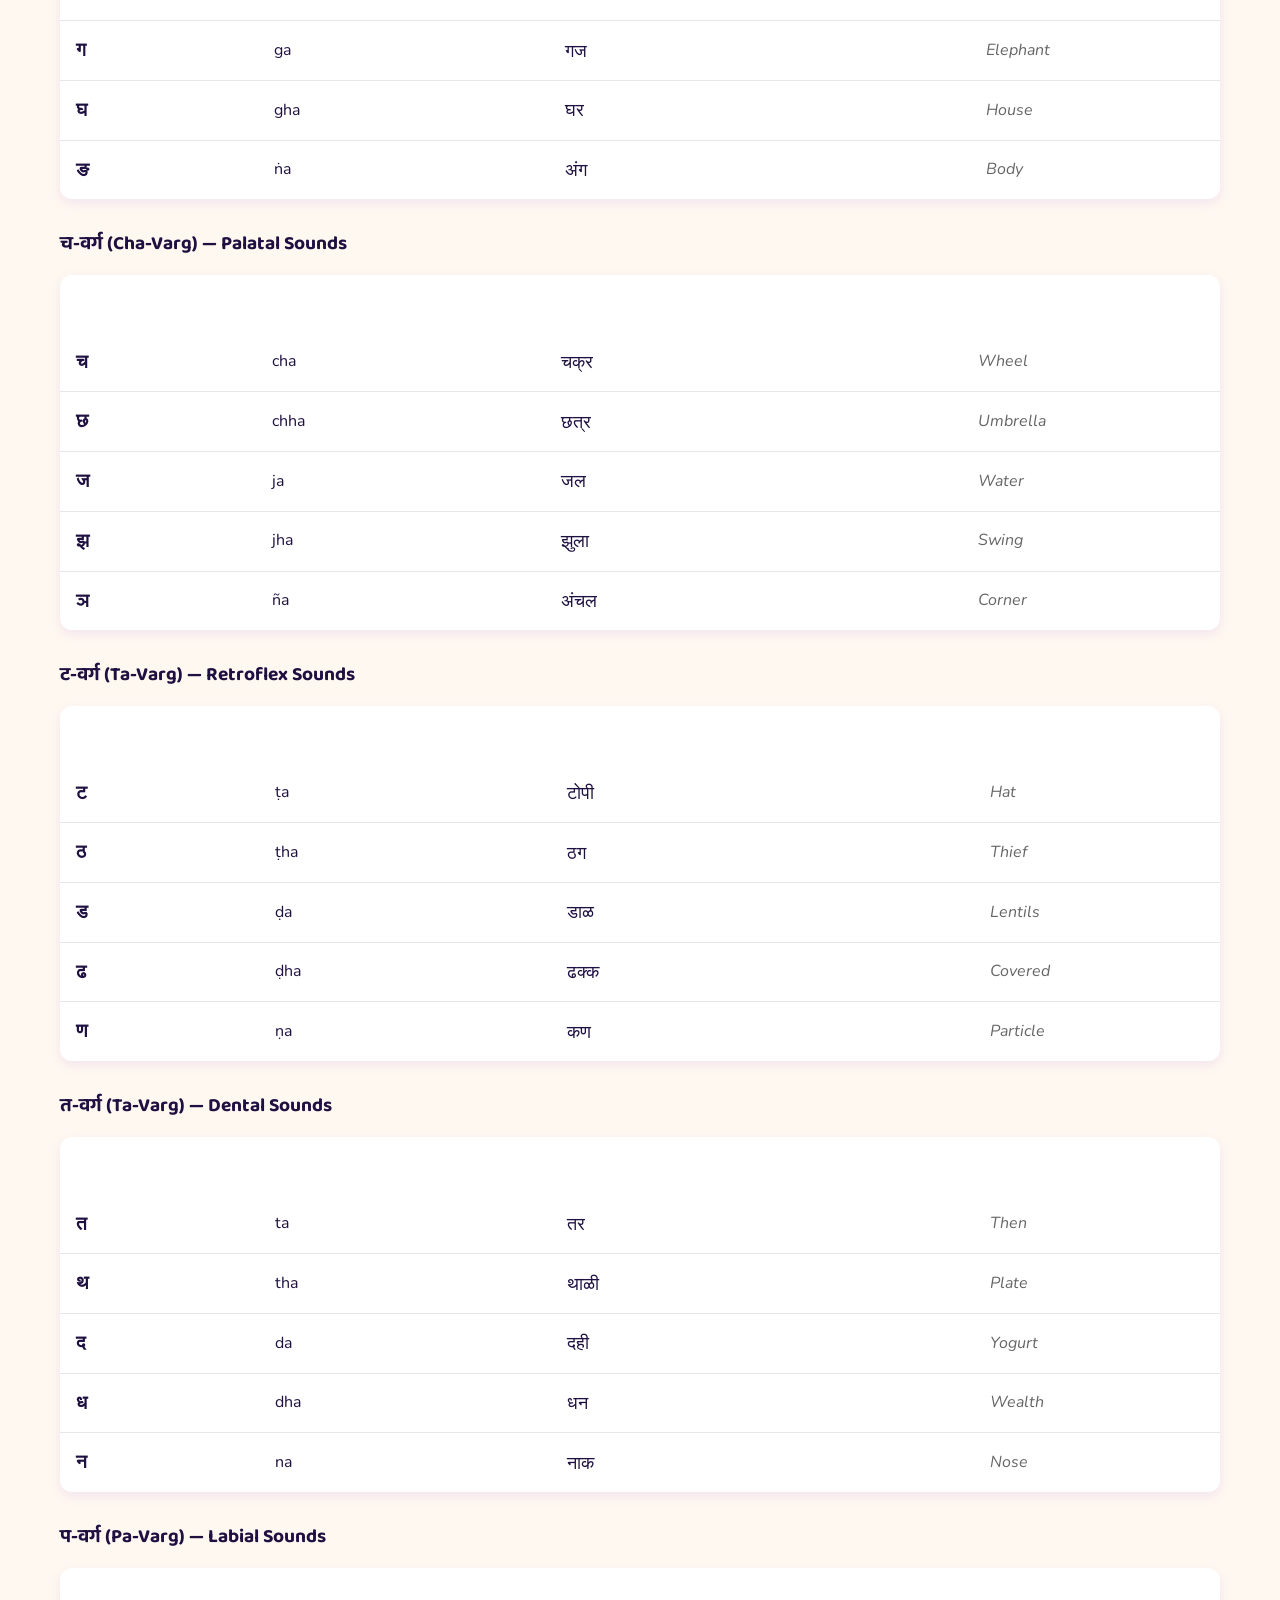
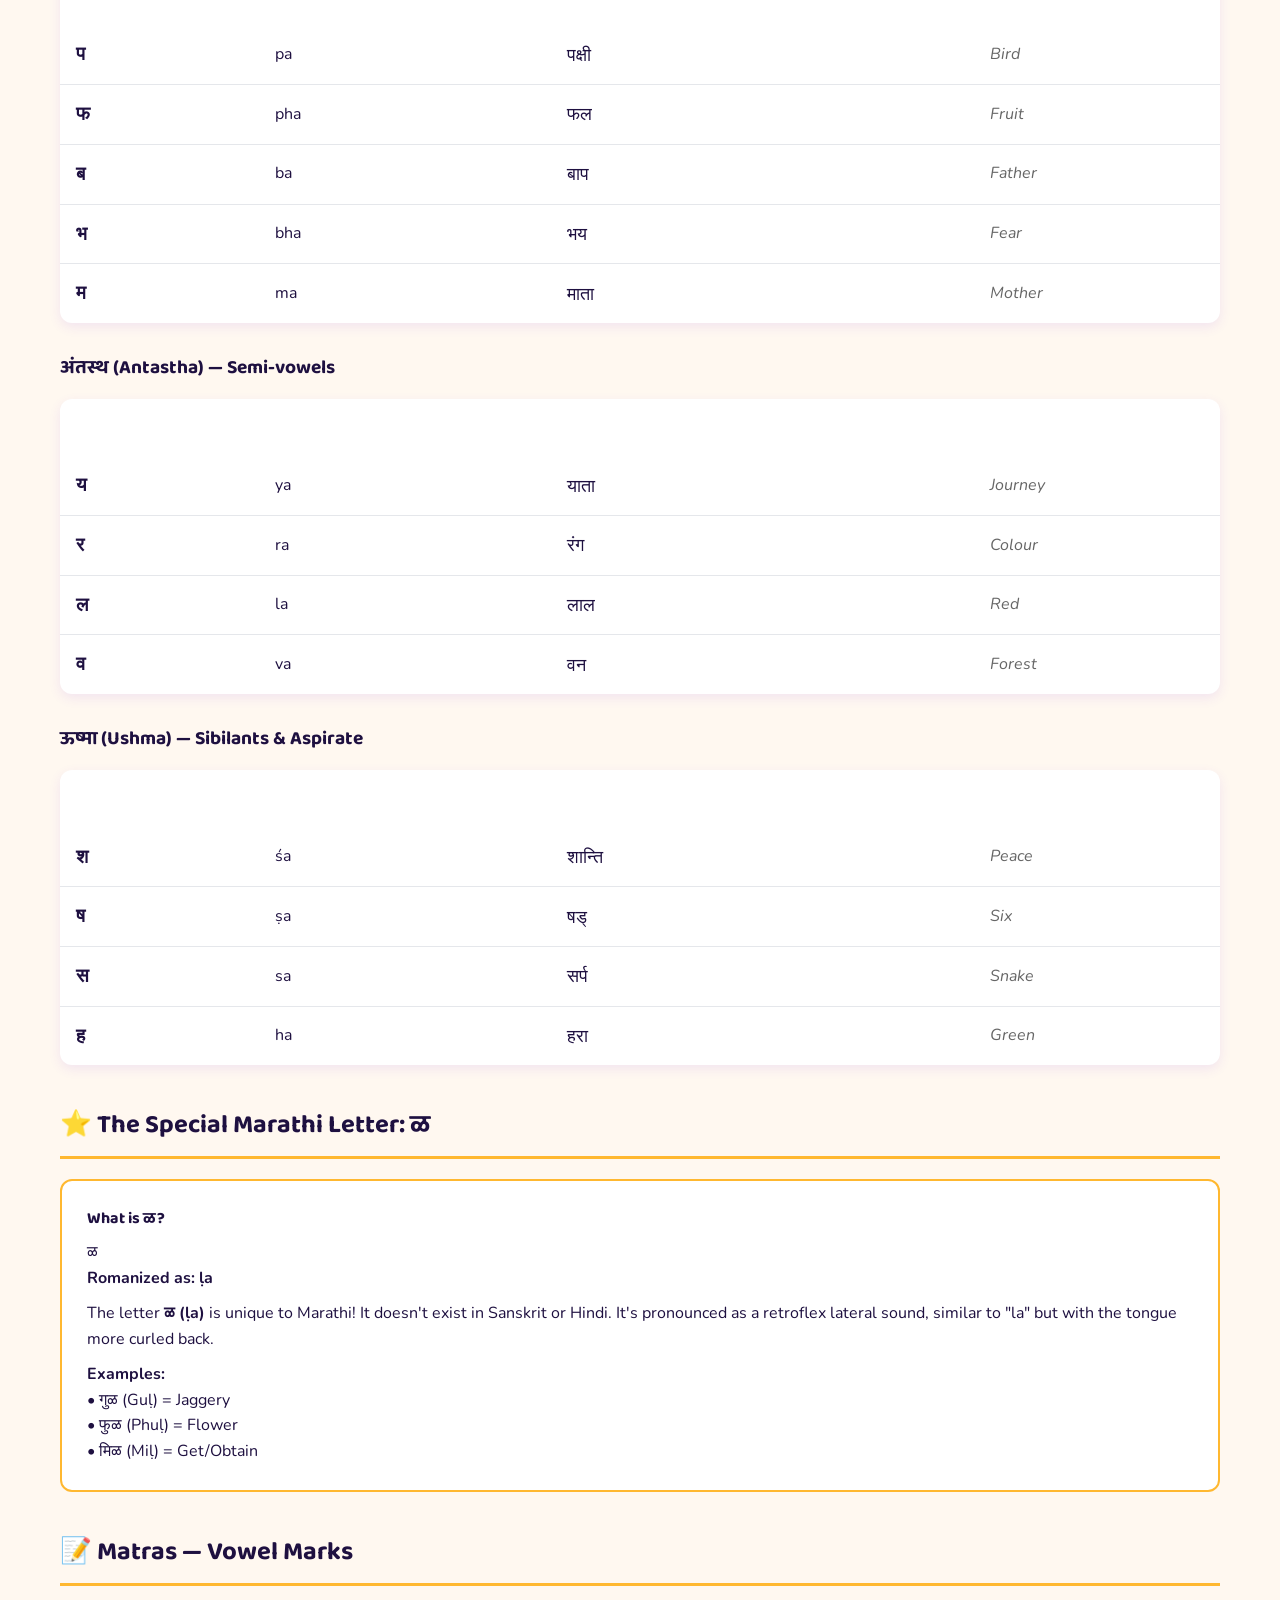
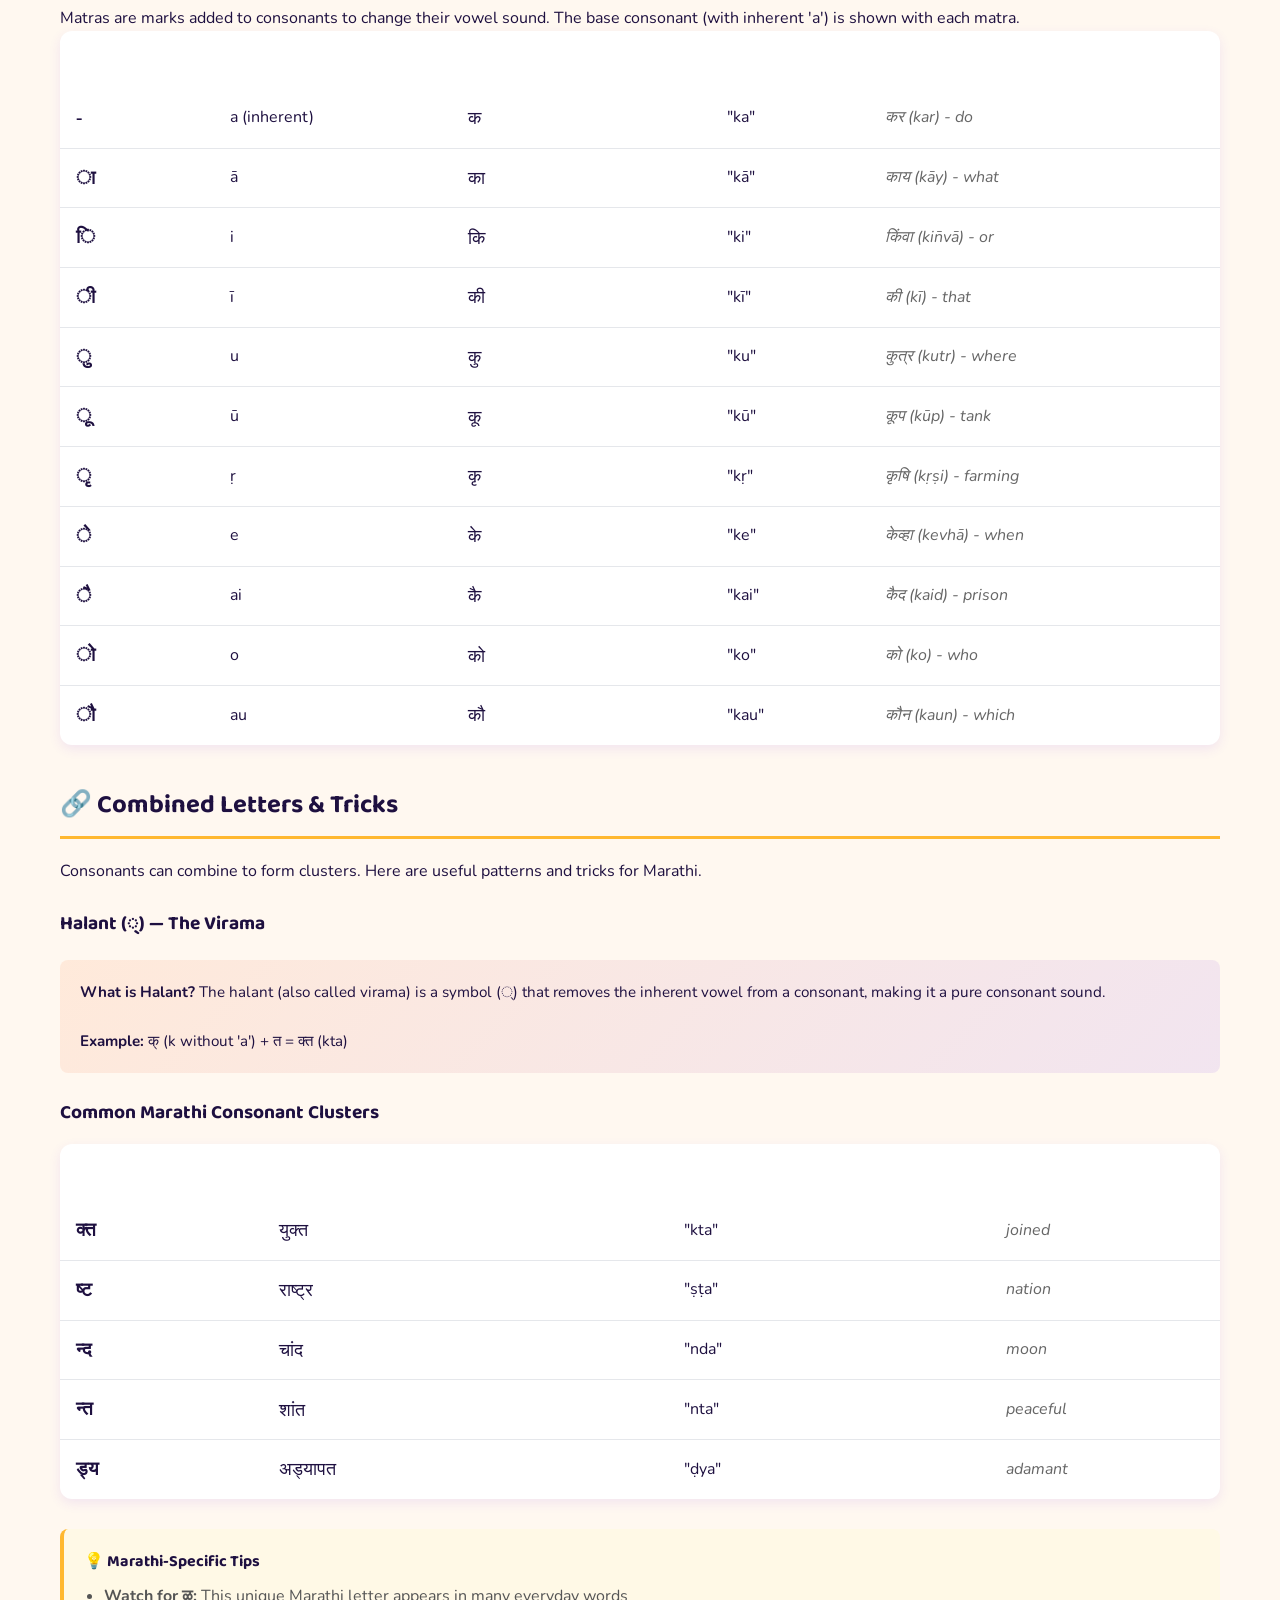
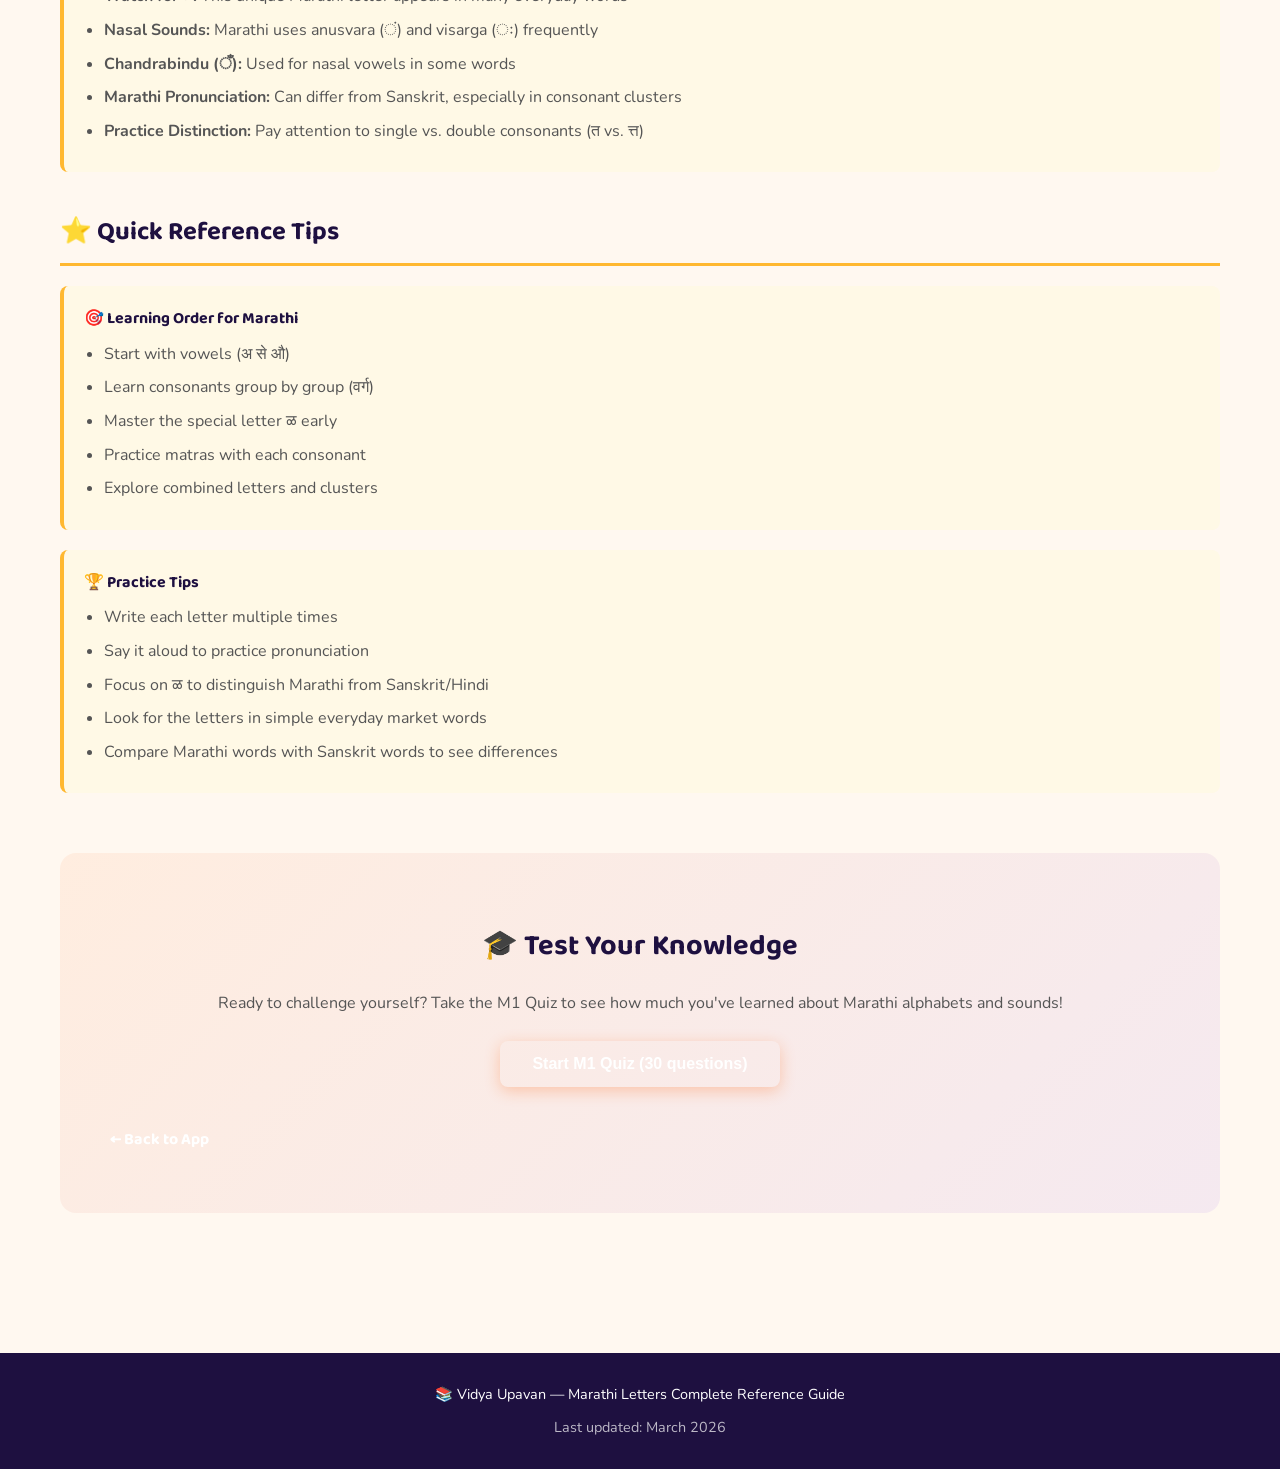
==== commit 596e191b: "Rebrand app to Vidya Upavan and enable GitHub Pages root URL" ====
--- a/m1-guide.html
+++ b/m1-guide.html
@@ -3,7 +3,7 @@
 <head>
 <meta charset="UTF-8">
 <meta name="viewport" content="width=device-width, initial-scale=1.0">
-<title>Marathi Letters Guide | Nia's Language Adventure</title>
+<title>Marathi Letters Guide | Vidya Upavan</title>
 <link href="https://fonts.googleapis.com/css2?family=Baloo+2:wght@400;600;700;800&family=Nunito:wght@400;600;700&display=swap" rel="stylesheet">
 <link href="assets/guides.css" rel="stylesheet">
 <style>
@@ -624,7 +624,7 @@
 </div>
 
 <footer>
-  <p>📚 Nia's Language Adventure — Marathi Letters Complete Reference Guide</p>
+  <p>📚 Vidya Upavan — Marathi Letters Complete Reference Guide</p>
   <p style="margin-top: 10px; opacity: 0.7;">Last updated: March 2026</p>
 </footer>
 
